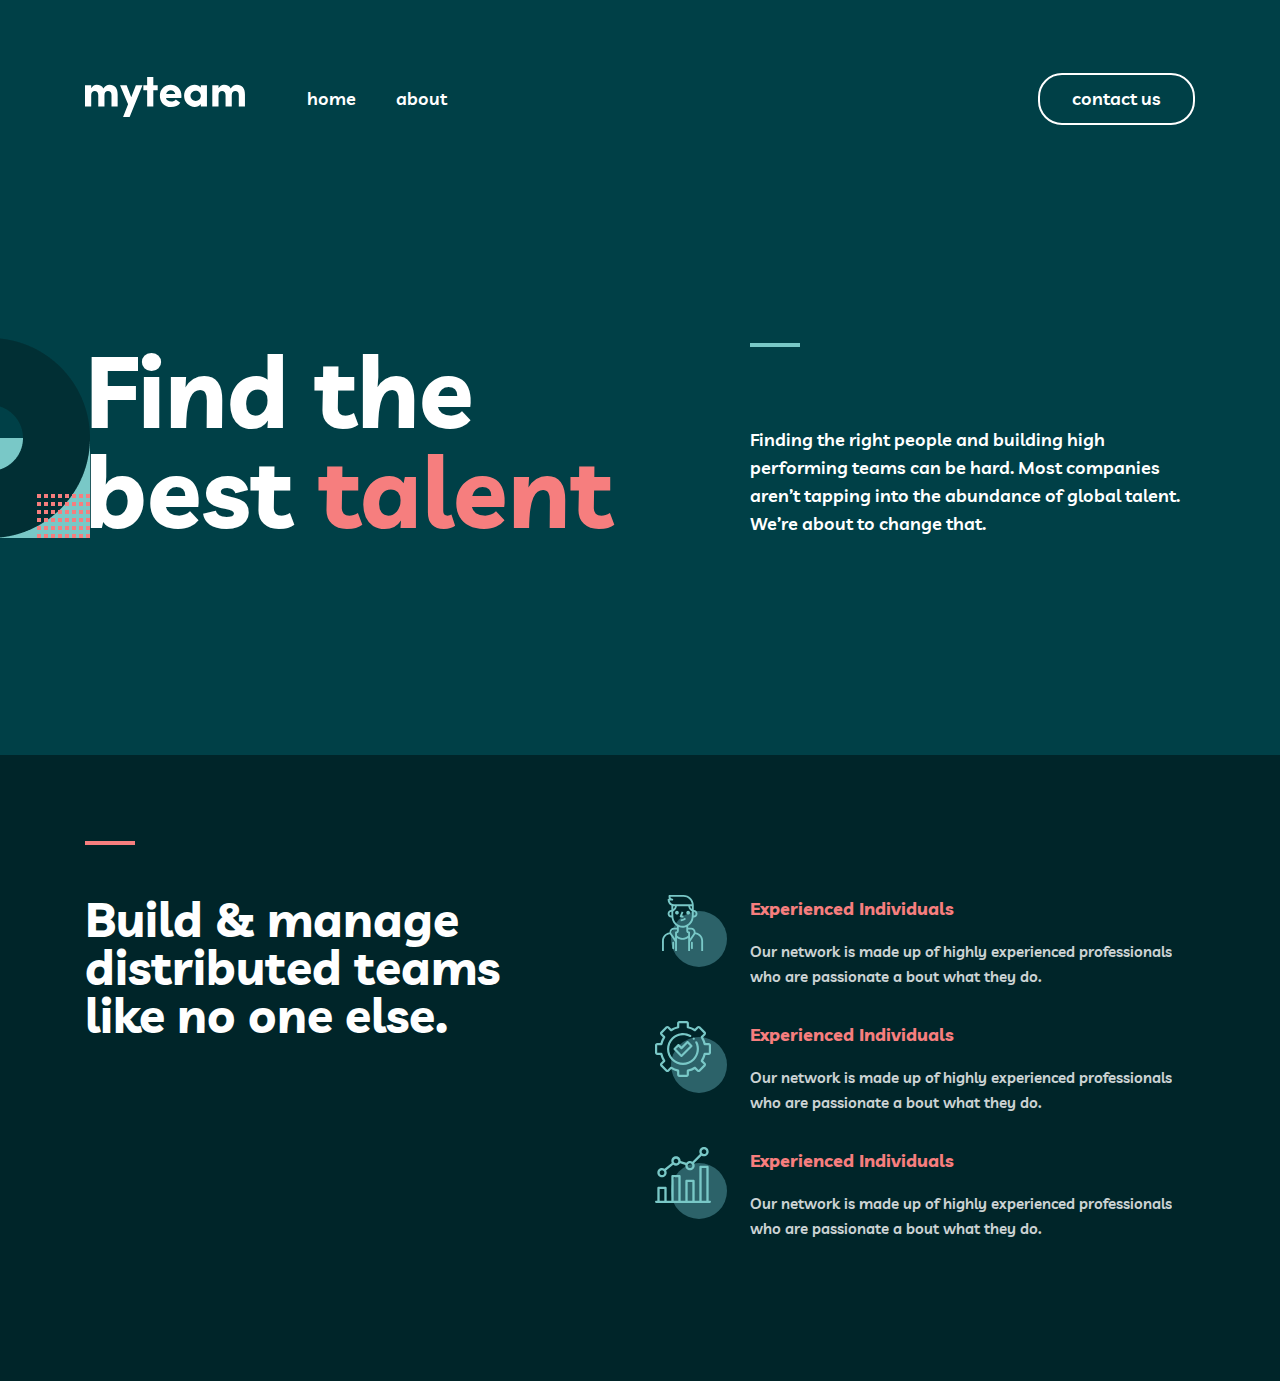
==== index.html @ d42210e2 "add offer section" ====
<!DOCTYPE html>
<html lang="en">
<head>
  <meta charset="UTF-8">
  <meta name="viewport" content="width=device-width, initial-scale=1.0">

  <link rel="icon" type="image/png" sizes="32x32" href="./img/favicon-32x32.png">
  
  <title>Home Page | myteam website</title>

  <!-- links main.css file -->
  <link rel="stylesheet" href="./css/main.css">
  <!-- links media css -->
  <link rel="stylesheet" href="./css/media.css">
</head>
<body>

  <!-- SITE-HEADER-HERO -->
  <div class="site-header-hero">
    <header class="site-header header">
        <div class="container d-flex">
          <a href="#!" class="site-header__logo logo">
            <img src="./img/logo.svg" alt="Site logo" class="logo-image">
          </a>

          <div class="site-menu__bar">
            <span class="site-menu__line"></span>
          </div>
          <nav class="header-nav nav">
            <ul class="nav-list">
              <li class="nav-item">
                <a href="#!" class="nav-link">home</a>
              </li>
              <li class="nav-item">
                <a href="#!" class="nav-link">about</a>
              </li>
            </ul>
            <a href="#!" class="site-header__link contact-us primary-btn">contact us</a>
            
          </nav>
         
        </div>
    </header>
    <div class="site-hero">
      <div class="container d-flex site-hero__content">
        <h1 class="site-hero__title">Find the <br> best  <span class="site-hero__span">talent</span> </h1>
          <p class="site-hero__desc">Finding the right people and building high performing teams can be hard. Most companies aren’t tapping into the abundance of global talent. We’re about to change that.</p>
        </div>
    </div>
  </div>
  <!-- SITE-HEADER-HERO -->


  <!-- SITE-MAIN -->
  <main class="site-main">
    <!-- offer -->
    <section class="offer">
      <div class="container">
        <div class="offer-content">
          <h2 class="offer-title">Build & manage distributed teams like no one else.</h2>
          <div class="offer-content__service offer-bulid">
            <div class="offer-bulid__item">
              <svg xmlns="http://www.w3.org/2000/svg" width="72" height="72" viewBox="0 0 72 72" fill="none">
                <circle cx="44" cy="44" r="28" fill="#2C6269"/>
                <path fill-rule="evenodd" clip-rule="evenodd" d="M14.4958 0H28.4958C34.1565 0 38.7625 4.606 38.7625 10.2666V10.2667V14.9333C40.8214 14.9333 42.4958 16.6078 42.4958 18.6667C42.4958 20.7256 40.8214 22.4 38.7625 22.4H38.55C38.2613 26.0674 36.1975 29.2747 33.1623 31.101V32.6667H36.1118C38.6029 32.6667 40.6292 34.693 40.6291 37.1842C40.6298 37.2541 40.6289 37.3238 40.6263 37.3934L40.7476 37.4014C44.9636 37.9624 48.0958 41.5427 48.0959 45.7333V56H46.2292V45.7334C46.2292 42.4733 43.7932 39.6891 40.561 39.258L40.1563 39.2323C40.0733 39.3986 39.9798 39.5606 39.8759 39.7172L35.0291 46.9513V56H33.1623V42.9565C31.5585 44.1449 29.6053 44.8 27.5625 44.8C25.5193 44.8 23.5662 44.1451 21.9625 42.9571V56H20.0958V46.9507L15.251 39.7198C15.1464 39.5623 15.0523 39.3996 14.9689 39.2326L14.5023 39.2634C11.3318 39.689 8.89576 42.4732 8.89576 45.7333V56H7.02905V45.7333C7.02905 41.5426 10.1613 37.9633 14.3165 37.407L14.4982 37.3946C14.4954 37.3215 14.4943 37.2481 14.495 37.1746C14.495 34.6929 16.5212 32.6666 19.0123 32.6666H21.9625V31.1315C19.2932 29.5509 17.3029 26.8626 16.72 23.577C16.6621 23.2503 16.6183 22.9208 16.5903 22.5904L16.5756 22.4H16.3625C14.3035 22.4 12.6292 20.7255 12.6292 18.6666C12.6292 16.6077 14.3035 14.9333 16.3625 14.9333H16.3639L16.3626 10.5691C14.1571 9.51877 12.6292 7.26788 12.6292 4.66659C12.6292 4.15144 13.0473 3.7333 13.5625 3.7333H14.0636C13.7445 3.18358 13.5625 2.54603 13.5625 1.86659V0.933297C13.5625 0.418141 13.9806 0 14.4958 0ZM33.1623 35.672V34.5334H36.1118C37.5733 34.5334 38.7625 35.7234 38.7625 37.1934C38.768 37.7264 38.615 38.2415 38.3229 38.6811L35.0291 43.5973V37.5387C35.0292 37.0226 34.6119 36.6053 34.0958 36.6053H33.9371C33.4891 36.5287 33.1586 36.1377 33.1623 35.672ZM29.5133 32.4996C30.1282 32.3806 30.7236 32.2126 31.2956 32V35.6636C31.2863 36.8807 32.0563 37.9363 33.1623 38.3254V40.4479C31.7314 42.032 29.7086 42.9333 27.5625 42.9333C25.4163 42.9333 23.3935 42.0319 21.9625 40.4494V38.3264C23.0676 37.9373 23.8375 36.8826 23.8292 35.672V32.0136C25.0092 32.4416 26.2729 32.6723 27.5728 32.6723C28.2121 32.6723 28.8618 32.6153 29.5133 32.4996ZM20.0958 37.5387V43.5959L16.804 38.6829C16.51 38.2414 16.357 37.7253 16.3626 37.1839C16.3625 35.7224 17.5515 34.5333 19.0132 34.5333H21.9625V35.6786C21.9653 36.1377 21.6358 36.5288 21.1878 36.6054H21.0291C20.5139 36.6054 20.0958 37.0226 20.0958 37.5387ZM35.1286 11.1999H36.896L36.8969 14.0611C36.1833 13.4162 35.4004 12.4564 35.1286 11.1999ZM33.2295 11.1999C33.6437 14.0413 35.8703 15.7542 36.8976 16.4045L36.8986 19.5273L36.7016 22.0715C36.4422 26.3238 33.3398 29.8584 29.1725 30.6647C24.2034 31.5467 19.4396 28.2213 18.5567 23.2503C18.5092 22.9796 18.4727 22.7071 18.4503 22.4401L18.2292 19.6V16.4032C19.2574 15.752 21.4814 14.0394 21.8953 11.1999H33.2295ZM16.3625 16.8H16.3644L16.3653 19.6719L16.4317 20.5333H16.3625C15.333 20.5333 14.4958 19.6961 14.4958 18.6666C14.4958 17.6372 15.333 16.8 16.3625 16.8ZM19.9963 11.1999C19.7247 12.4555 18.9424 13.4148 18.2292 14.0597V11.1334C18.534 11.1772 18.8457 11.1999 19.1625 11.1999H19.9963ZM38.7625 19.6V16.8C39.7919 16.8 40.6292 17.6372 40.6292 18.6667C40.6292 19.6961 39.792 20.5334 38.7625 20.5334H38.6912L38.7625 19.6ZM14.59 5.6C15.0232 7.72702 16.9094 9.3333 19.1625 9.3333V9.33341H36.8435C36.3778 5.13898 32.8125 1.8667 28.4958 1.8667H15.4291C15.4291 2.89625 16.2663 3.73341 17.2958 3.73341C17.8109 3.73341 18.2291 4.15155 18.2291 4.6667C18.2291 5.18186 17.8109 5.6 17.2958 5.6H14.59ZM23.8292 17.7333C23.8292 18.7642 22.9934 19.6 21.9625 19.6C20.9315 19.6 20.0958 18.7642 20.0958 17.7333C20.0958 16.7023 20.9315 15.8666 21.9625 15.8666C22.9934 15.8666 23.8292 16.7023 23.8292 17.7333ZM33.1625 19.6C34.1934 19.6 35.0292 18.7642 35.0292 17.7333C35.0292 16.7023 34.1934 15.8666 33.1625 15.8666C32.1315 15.8666 31.2958 16.7023 31.2958 17.7333C31.2958 18.7642 32.1315 19.6 33.1625 19.6ZM27.0743 20.5333L28.4286 17.1472L26.6954 16.4537L24.8287 21.1204C24.7139 21.4079 24.7494 21.7346 24.923 21.9903C25.0966 22.246 25.386 22.4 25.6959 22.4H28.4959V20.5333H27.0743ZM25.8545 24.2667C27.3076 24.2657 28.674 23.7001 29.7026 22.6726L31.0223 23.9933C29.6419 25.3727 27.806 26.1324 25.8545 26.1334H25.6958V24.2667H25.8545ZM17.2959 47.6C17.2959 47.0839 17.714 46.6667 18.2292 46.6667C18.7443 46.6667 19.1625 47.0839 19.1625 47.6V53.2C19.1625 53.7161 18.7443 54.1333 18.2292 54.1333C17.714 54.1333 17.2959 53.7161 17.2959 53.2V47.6ZM35.9625 47.6C35.9625 47.0839 36.3796 46.6667 36.8958 46.6667C37.4119 46.6667 37.8292 47.0839 37.8291 47.6V53.2C37.8291 53.7161 37.4119 54.1333 36.8958 54.1333C36.3796 54.1333 35.9625 53.7161 35.9625 53.2V47.6Z" fill="#79C8C7"/>
                </svg>
              <div class="offer-bulid__desc">
                <h4 class="offer-bulid__title">Experienced Individuals</h4>
                <p class="offer-bulid__text">Our network is made up of highly experienced professionals who are passionate a       bout what they do.</p>
              </div>
            </div>
            <div class="offer-bulid__item">
              <svg xmlns="http://www.w3.org/2000/svg" width="72" height="72" viewBox="0 0 72 72" fill="none">
                <circle cx="44" cy="44" r="28" fill="#2C6269"/>
                <path fill-rule="evenodd" clip-rule="evenodd" d="M33.9062 53.8125C33.9062 55.0186 32.9249 56 31.7188 56H24.2812C23.0751 56 22.0938 55.0186 22.0938 53.8125V50.5471C20.0357 50.0092 18.0717 49.1948 16.2354 48.1177L13.9244 50.4287C13.0712 51.2815 11.6835 51.2815 10.8307 50.4287L5.57129 45.1693C4.71851 44.3165 4.71851 42.9288 5.57129 42.076L7.88226 39.7646C6.80518 37.9283 5.99084 35.9643 5.45294 33.9062H2.1875C0.981384 33.9062 0 32.9249 0 31.7188V24.2812C0 23.0751 0.981384 22.0938 2.1875 22.0938H5.44568C5.98187 20.0323 6.79535 18.0648 7.87244 16.2251L5.57129 13.924C4.71851 13.0712 4.71851 11.6835 5.57129 10.8307L10.8307 5.57129C11.6835 4.71851 13.0712 4.71851 13.9244 5.57129L16.2174 7.86475C18.0588 6.78253 20.0289 5.96478 22.0938 5.42517V2.1875C22.0938 0.981384 23.0751 0 24.2812 0H31.7188C32.9249 0 33.9062 0.981384 33.9062 2.1875V5.41791C35.9741 5.95581 37.948 6.77271 39.7924 7.85449L42.076 5.57129C42.9288 4.71851 44.3165 4.71851 45.1693 5.57129L50.4287 10.8307C51.2815 11.6835 51.2815 13.0712 50.4287 13.9244L48.1455 16.2076C49.2273 18.052 50.0442 20.0259 50.5821 22.0938H53.8125C55.0186 22.0938 56 23.0751 56 24.2812V31.7188C56 32.9249 55.0186 33.9062 53.8125 33.9062H50.5748C50.0352 35.9711 49.217 37.9412 48.1353 39.7826L50.4283 42.076C51.2811 42.9288 51.2811 44.3165 50.4283 45.1693L45.1693 50.4287C44.3165 51.2815 42.9288 51.2815 42.0756 50.4287L39.7749 48.1276C37.9348 49.2047 35.9673 50.0181 33.9062 50.5543V53.8125ZM16.0713 45.641C16.2747 45.641 16.4785 45.6974 16.6596 45.8127C18.7407 47.1415 21.0167 48.0853 23.4238 48.618C23.9249 48.7291 24.2812 49.173 24.2812 49.6862V53.8125H31.7188V49.6921C31.7188 49.1786 32.0759 48.7343 32.5775 48.624C34.988 48.0934 37.2674 47.1509 39.3519 45.823C39.7843 45.5474 40.3504 45.6094 40.7131 45.9721L43.6227 48.8817L48.8817 43.6227L45.9785 40.7195C45.6154 40.3564 45.5538 39.7894 45.8307 39.3566C47.1641 37.2717 48.1118 34.9902 48.6462 32.5762C48.7569 32.0751 49.2012 31.7188 49.7139 31.7188H53.8125V24.2812H49.7199C49.2064 24.2812 48.762 23.9241 48.6518 23.4225C48.1199 21.0051 47.174 18.7202 45.8405 16.6318C45.5645 16.199 45.6265 15.6329 45.9892 15.2698L48.8817 12.3773L43.6227 7.11835L40.7302 10.0108C40.3675 10.3735 39.801 10.4355 39.3682 10.1595C37.2798 8.82605 34.9949 7.88055 32.5775 7.34821C32.0759 7.23798 31.7188 6.79364 31.7188 6.28009V2.1875H24.2812V6.28607C24.2812 6.79919 23.9249 7.2431 23.4242 7.35419C21.0098 7.88867 18.7283 8.83588 16.6434 10.1693C16.211 10.4462 15.6436 10.3846 15.2809 10.0215L12.3773 7.11835L7.11835 12.3773L10.0279 15.2873C10.3906 15.6496 10.4526 16.2157 10.177 16.6481C8.84912 18.7326 7.90662 21.012 7.37598 23.4225C7.26575 23.9241 6.82141 24.2812 6.30786 24.2812H2.1875V31.7188H6.31384C6.82697 31.7188 7.27087 32.0755 7.38196 32.5762C7.91473 34.9838 8.85895 37.2593 10.1873 39.3404C10.4633 39.7732 10.4017 40.3397 10.0386 40.7025L7.11835 43.6227L12.3773 48.8821L15.2975 45.9614C15.509 45.7504 15.7889 45.641 16.0713 45.641ZM16.7083 39.2917C19.8217 42.4046 23.9108 43.9615 28 43.9615C32.0892 43.9615 36.1783 42.4046 39.2917 39.2917C44.1597 34.4241 45.3646 27.0182 42.2901 20.8641C42.0201 20.3237 41.363 20.1041 40.8229 20.3741C40.2825 20.6441 40.0633 21.3012 40.3333 21.8417C42.9865 27.1528 41.9462 33.5439 37.7451 37.7451C35.0581 40.432 31.5295 41.7753 28 41.7748C24.4714 41.7744 20.9419 40.4312 18.2554 37.7451C12.8819 32.3716 12.8819 23.6284 18.2554 18.2554C22.6026 13.9077 29.38 12.9691 34.736 15.9726C35.2628 16.2682 35.9293 16.0807 36.2249 15.5535C36.5201 15.0267 36.3326 14.3602 35.8058 14.0649C32.8296 12.3961 29.3181 11.7219 25.9167 12.1671C22.4039 12.6268 19.2197 14.1974 16.7083 16.7083C10.4821 22.9346 10.4821 33.0654 16.7083 39.2917ZM38.7572 18.8138C38.4684 18.8138 38.1873 18.6976 37.9826 18.4929C37.7792 18.2896 37.6635 18.0084 37.6635 17.72C37.6635 17.4321 37.7792 17.1501 37.9826 16.9467C38.186 16.7429 38.4684 16.6263 38.7572 16.6263C39.0447 16.6263 39.3267 16.7429 39.5305 16.9467C39.7339 17.1501 39.851 17.4321 39.851 17.72C39.851 18.0084 39.7339 18.2896 39.5305 18.4929C39.3259 18.6976 39.0447 18.8138 38.7572 18.8138ZM26.4564 36.0574C26.1663 36.0574 25.8881 35.9421 25.683 35.737L18.7664 28.8199C18.3391 28.3931 18.3391 27.7005 18.7664 27.2733L22.6893 23.3499C22.8944 23.1448 23.1725 23.0298 23.4626 23.0298C23.7527 23.0298 24.0313 23.1448 24.2364 23.3499L26.4564 25.5703L31.764 20.263C32.1909 19.8358 32.8834 19.8358 33.3107 20.263L37.2341 24.1864C37.6609 24.6132 37.6609 25.3058 37.2341 25.733L27.2301 35.737C27.0246 35.9421 26.7465 36.0574 26.4564 36.0574ZM21.0863 28.0466L26.4564 33.4166L34.9137 24.9597L32.5374 22.5834L27.2301 27.8906C27.025 28.0957 26.7465 28.2111 26.4564 28.2111C26.1663 28.2111 25.8881 28.0957 25.683 27.8906L23.4626 25.6702L21.0863 28.0466Z" fill="#79C8C7"/>
                </svg>
              <div class="offer-bulid__desc">
                <h4 class="offer-bulid__title">Experienced Individuals</h4>
                <p class="offer-bulid__text">Our network is made up of highly experienced professionals who are passionate a       bout what they do.</p>
              </div>
            </div>
            <div class="offer-bulid__item">
              <svg xmlns="http://www.w3.org/2000/svg" width="72" height="72" viewBox="0 0 72 72" fill="none">
                <circle cx="44" cy="44" r="28" fill="#2C6269"/>
                <path fill-rule="evenodd" clip-rule="evenodd" d="M44.3333 4.6667C44.3333 2.093 46.4263 0 49 0C51.5737 0 53.6667 2.093 53.6667 4.6667C53.6667 7.24041 51.5737 9.33341 49 9.33341C48.1355 9.33341 47.3252 9.09726 46.6303 8.68608L39.0194 16.297C39.4306 16.992 39.6667 17.8022 39.6667 18.6667C39.6667 21.2404 37.5737 23.3334 35 23.3334C32.4263 23.3334 30.3333 21.2404 30.3333 18.6667C30.3333 18.4032 30.3552 18.1447 30.3974 17.893L25.0246 16.3608C24.2129 17.7396 22.7129 18.6667 21 18.6667C19.9493 18.6667 18.9788 18.3179 18.1981 17.73L11.0811 23.4046C11.4541 24.075 11.6667 24.8465 11.6667 25.6667C11.6667 28.2404 9.5737 30.3334 7 30.3334C4.4263 30.3334 2.3333 28.2404 2.3333 25.6667C2.3333 23.093 4.4263 21 7 21C7.90488 21 8.75035 21.2587 9.46631 21.7061L16.7404 15.9062C16.4788 15.3239 16.3333 14.6787 16.3333 14C16.3333 11.4263 18.4263 9.3333 21 9.3333C23.5737 9.3333 25.6667 11.4263 25.6667 14C25.6667 14.0389 25.6662 14.0777 25.6653 14.1165L31.3656 15.742C32.2217 14.6803 33.5327 14 35 14C35.8645 14 36.6748 14.2361 37.3697 14.6473L44.9806 7.03637C44.5694 6.34145 44.3333 5.5312 44.3333 4.6667ZM19.2225 15.5101C19.209 15.491 19.1948 15.4722 19.18 15.4537C19.1649 15.4348 19.1494 15.4164 19.1334 15.3987C18.8404 15.0086 18.6667 14.524 18.6667 14C18.6667 12.7143 19.712 11.6667 21 11.6667C22.288 11.6667 23.3333 12.7144 23.3333 14C23.3333 15.2857 22.288 16.3333 21 16.3333C20.2882 16.3333 19.6506 16.0133 19.2225 15.5101ZM8.61291 23.982C8.1938 23.5805 7.62552 23.3334 7 23.3334C5.712 23.3334 4.6667 24.381 4.6667 25.6667C4.6667 26.9523 5.712 28 7 28C8.288 28 9.3333 26.9523 9.3333 25.6667C9.3333 25.0421 9.08657 24.4737 8.68515 24.0543C8.66023 24.0314 8.63612 24.0073 8.61291 23.982ZM47.3975 6.3613C47.3831 6.34522 47.3681 6.32945 47.3527 6.314C47.3373 6.29859 47.3215 6.28369 47.3055 6.26933C46.9096 5.85087 46.6667 5.28643 46.6667 4.6667C46.6667 3.381 47.712 2.33341 49 2.33341C50.288 2.33341 51.3333 3.38111 51.3333 4.6667C51.3333 5.9523 50.288 7 49 7C48.3796 7 47.8155 6.75694 47.3975 6.3613ZM52.5 18.6667C53.144 18.6667 53.6667 19.1893 53.6667 19.8334V53.6667H54.8333C55.4773 53.6667 56 54.1893 56.0001 54.8333C56.0001 55.4773 55.4774 56 54.8334 56H52.5159L52.5 56.0001H45.5L45.4841 56H38.5159L38.5 56.0001H31.5L31.4841 56H24.5159L24.5 56.0001H17.5L17.4841 56H10.5H3.5H1.1667C0.522703 56 0 55.4773 0 54.8333C0 54.1893 0.522703 53.6667 1.1667 53.6667H2.3333V40.8334C2.3333 40.1894 2.856 39.6667 3.5 39.6667H10.5C11.144 39.6667 11.6667 40.1893 11.6667 40.8333V53.6667H16.3333V29.1667C16.3333 28.5227 16.856 28 17.5 28H24.5C25.144 28 25.6667 28.5227 25.6667 29.1667V53.6667H30.3333V33.8334C30.3333 33.1894 30.856 32.6667 31.5 32.6667H38.5C39.144 32.6667 39.6667 33.1893 39.6667 33.8334V53.6667H44.3333V19.8334C44.3333 19.1894 44.856 18.6667 45.5 18.6667H52.5ZM51.3333 21V53.6667H46.6666V21H51.3333ZM37.3333 53.6667V35H32.6666V53.6667H37.3333ZM18.6666 30.3333H23.3333V53.6667H18.6666V30.3333ZM9.33341 53.6667V42H4.6667V53.6667H9.3333H9.33341ZM35 21C33.712 21 32.6667 19.9523 32.6667 18.6667C32.6667 17.381 33.712 16.3334 35 16.3334C36.288 16.3334 37.3333 17.3811 37.3333 18.6667C37.3333 19.9523 36.288 21 35 21Z" fill="#79C8C7"/>
                </svg>
              <div class="offer-bulid__desc">
                <h4 class="offer-bulid__title">Experienced Individuals</h4>
                <p class="offer-bulid__text">Our network is made up of highly experienced professionals who are passionate a       bout what they do.</p>
              </div>
            </div>
          </div>
        </div>
      </div>
    </section>
    <!-- offer -->

    <!-- service -->
    <section class="service"></section>
    <!-- service -->

    <!-- contact -->
    <section class="contact"></section>
    <!-- contact -->
  </main>

  <!-- SITE-MAIN -->

  <!-- SITE-FOOTER -->
  <footer class="site-footer"></footer>
  <!-- SITE-FOOTER -->

  

  
</body>
</html>
---- css/main.css ----
@import url(./fonts.css);

/* CUSTOM PROPS */

:root {
    --Midnight-Green: #014E56;
    --Light-Coral: #F67E7E;
    --White: #fff;
    --Rapture-Blue: #79C8C7;
    --Police-Blue: #2C6269;
    --Deep-Jungle-Green: #004047;
    --Sacramento-State-Green: #012F34;
    --Dark-Green: #002529;
    --Levvic-font: "Livvic";
}

/* GLOBAL STYLES */

* {
    margin: 0;
    padding: 0;
    box-sizing: border-box;
}

a {
    text-decoration: none;
}

ul {
    list-style: none;
}

/* CONTAINER */

.container {
    max-width: 1158px;
    width: 100%;
    padding-left: 24px;
    padding-right: 24px;
    margin: auto;
}
/* BODY */

body {
    background-color: var(--Deep-Jungle-Green);
    font-family: var(--Levvic-font);
    /* height: 2000px; */
}

/* D-FLEX */
.d-flex {
    display: flex;
    justify-content: space-between;
    align-items: center;
    overflow: hidden;
}
/* ALL-BTN */
.primary-btn {
    display: block;
    padding: 10px 32px;
    border-radius: 24px;
    border: 2px solid var(--White);
    text-align: center;
    font-family: var(--Levvic-font);
    font-weight: 600;
    line-height: 28px;
    font-size: 18px;
    background-color: transparent;
    width: max-content;
    color: var(--White);
    transition: .4s;
   
}

.primary-btn:hover {
    background-color: var(--White);
    color: var(--Dark-Green);
    cursor: pointer;
}

.primary-btn:active {
    opacity: 0.25;
    background-color: transparent;
    color: var(--White);
}

.secondary-btn {
    display: block;
    padding: 10px 32px;
    border-radius: 24px;
    border: 2px solid var(--White);
    text-align: center;
    font-family: var(--Levvic-font);
    font-weight: 600;
    line-height: 28px;
    font-size: 18px;
    background-color: var(--White);
    width: max-content;
    color: var(--Dark-Green);
    transition: .4s;
}

.secondary-btn:hover {
    background-color: var(--Rapture-Blue);
    border: 2px solid var(--Rapture-Blue);
}

.secondary-btn:active {
    opacity: 0.25;
    background-color: var(--White);
    color: var(--Dark-Green);
}

/* SITE-HEADER */

.site-header-hero {
    overflow: hidden;
}
.site-header {
    padding-top: 73px;
}
.nav {
    width: 80%;
    display: flex;
    align-items: center;
    column-gap: 80px;
    justify-content: space-between;
}

.logo {
    display: block;
}
.logo-image {
    width: 160px;
    height: 40px;
    object-fit: cover;
}
.nav-list {
    display: flex;
    column-gap: 40px;
}

.nav-link {
    color: var(--White);
    font-size: 18px;
    font-weight: 600;
    line-height: 28px;
    transition: .4s;
    
}

.nav-link:hover {
    color: var(--Light-Coral);
    cursor: pointer;
}


/* SITE-HEADER */


/* SITE-HERO */

.site-hero {
    /* padding-top: 129px; */
    display: flex;
    align-items: center;
    height: 70vh;
}

.site-hero__title {
    max-width: 635px;
    width: 100%;
    font-size: 100px;
    font-weight: 700;
    line-height: 100px;
    color: var(--White);
}
.site-hero__span {
    color: var(--Light-Coral);
}

.site-hero__desc {
    max-width: 445px;
    width: 100%;
    color: var(--White);
    font-size: 18px;
    font-weight: 600;
    line-height: 28px;
}

.site-hero__desc::before {
    content: "";
    display: block;
    width: 50px;
    height: 4px;
    background-color: var(--Rapture-Blue);
    margin-bottom: 79px;
}

.site-hero__content::before {
    content: url(../img/bg-befor.png);
    position: absolute;
    left: -10px;
}
/* SITE-HERO */

/* OFFER SECTION */
.offer {
    background-color: var(--Dark-Green);
    padding-top: 140px;
    padding-bottom: 140px;
}

.offer-content {
    display: flex;
    justify-content: space-between;
}
.offer-title {
    max-width: 445px;
    width: 100%;
    font-size: 48px;
    font-weight: 700;
    line-height: 48px;
    color: var(--White);
    position: relative;
   
}
.offer-title::before {
    content: "";
    display: block;
    width: 50px;
    height: 4px;
    background-color: var(--Light-Coral);
   position: absolute;
   top: -54px;

 
}
.offer-content__service {

}
.offer-bulid {
    display: flex;
    flex-direction: column;
    row-gap: 32px;
}
.offer-bulid__item {
    display: flex;
    column-gap: 23px;
    /* align-items: center; */
   
}
.offer-bulid__desc {
    display: flex;
    flex-direction: column;
    row-gap: 16px;
}
.offer-bulid__title {
    color: var(--Light-Coral);
    font-size: 18px;
    font-weight: 700;
    line-height: 28px;
}
.offer-bulid__text {
    max-width: 445px;
    width: 100%;
    font-size: 15px;
    font-weight: 600;
    line-height: 25px;
    opacity: .8;
    color: var(--White);

}
/* OFFER SECTION */
---- css/media.css ----
@media only screen and (max-width: 768px) {
    .site-header  {
        padding-top: 64px;
    }
    .logo {
        margin-right: 48px;
    }

    .container {
        padding-left: 40px;
        padding-right: 40px;
    }
    .site-hero__content {
        display: flex;
        flex-direction: column;
        text-align: center;
        row-gap: 24px;
    }
    .site-hero__content::before {
        display: none;
    }
    .site-hero__title {
        font-size: 64px;
        line-height: 56px;
        margin-top: 100px;
    }
    .site-hero__desc {
        max-width: 457px;
        width: 100%;
        font-size: 15px;
        font-weight: 600;
        line-height: 28px;
    }
    .site-hero__desc::before {
        display: none;
    }
}

 @media only screen and (max-width: 576px) { 
    .site-header {
        overflow-x: scroll;
    }
    .container {
        padding-left: 24px;
        padding-right: 24px;
    }

    .site-menu__bar {
        width: 20px ;
        height: 17px;
        z-index: 99 ;
        display: flex;
        flex-direction: column;
        justify-content: center;
    }
    .site-menu__line {
        display: block !important;
        width: 100%;
        height: 2px;
        background-color: var(--White);
        position: relative;
        transition: .4s;
    }
    .site-menu__line::before {
        content: "";
        display: block;
        width: 100%;
        height: 100%;
        background-color: var(--White);
        position: absolute;
        top: -6px;
        transition: .4s;
    }
    .site-menu__line::after {
        content: "";
        display: block;
        width: 100%;
        height: 100%;
        background-color: var(--White);
        position: absolute;
        top: 6px;
        transition: .4s;
    }

    .site-menu__bar:hover .site-menu__line::before {
        transform: rotate(45deg);
        top: 0;
       
    }
    .site-menu__bar:hover .site-menu__line::after {
        transform: rotate(-45deg);
        top: 0;
       
    }

    .site-menu__bar:hover .site-menu__line {
        background-color: transparent;
    }

    .site-menu__bar:hover ~ .nav {
        opacity: 1;
    }
    .nav {
        position: absolute;
        top: 0;
        right: 0;
        width: 255px;
        height: 100vh;
        flex-direction: column;
        justify-content: center;
        background-color: #2C6269;
        opacity: 0;
        transition: .4s;
        row-gap: 36px;
    
        
    }
    .nav-list {
        display: flex;
        flex-direction: column;
       row-gap: 24px;
       
    }
}
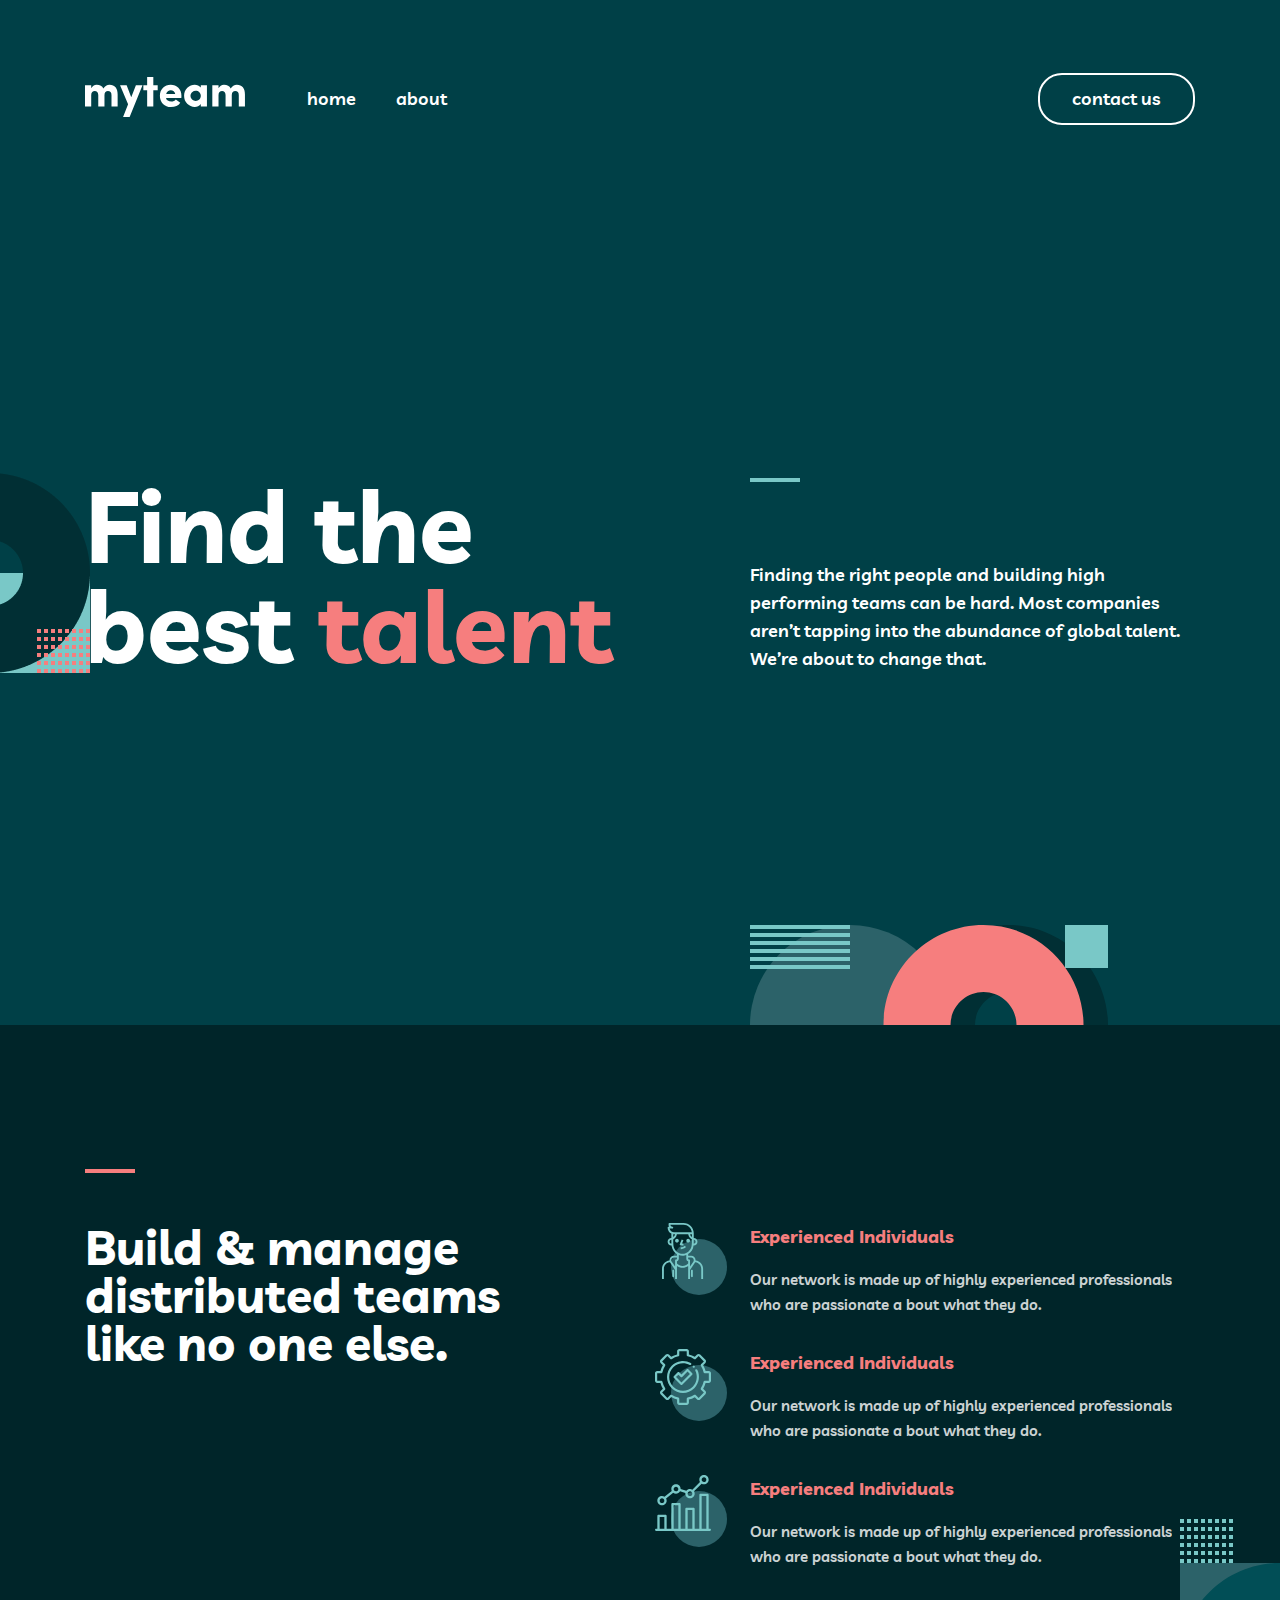
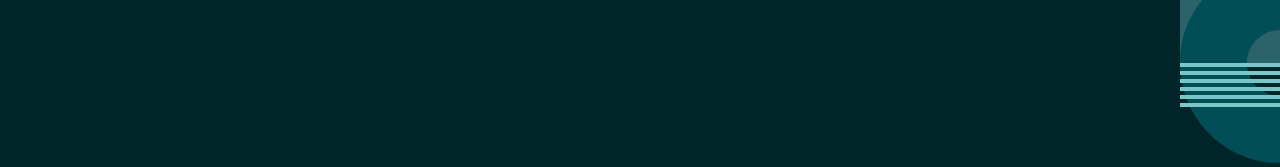
==== commit 77e7f7ca: "add offer media" ====
--- a/index.html
+++ b/index.html
@@ -44,7 +44,11 @@
     <div class="site-hero">
       <div class="container d-flex site-hero__content">
         <h1 class="site-hero__title">Find the <br> best  <span class="site-hero__span">talent</span> </h1>
+        <div class="site-hero__text">
           <p class="site-hero__desc">Finding the right people and building high performing teams can be hard. Most companies aren’t tapping into the abundance of global talent. We’re about to change that.</p>
+          <img src="./img/bg-pattern-home-2.svg" alt="" class="site-hero__bottom--img">
+        </div>
+       
         </div>
     </div>
   </div>
--- a/css/main.css
+++ b/css/main.css
@@ -164,7 +164,8 @@
     /* padding-top: 129px; */
     display: flex;
     align-items: center;
-    height: 70vh;
+    height: 100vh;
+    position: relative;
 }
 
 .site-hero__title {
@@ -186,6 +187,13 @@
     font-size: 18px;
     font-weight: 600;
     line-height: 28px;
+}
+
+.site-hero__bottom--img {
+    position: absolute;
+    bottom: 0;
+    object-fit: cover;
+   
 }
 
 .site-hero__desc::before {
@@ -195,6 +203,7 @@
     height: 4px;
     background-color: var(--Rapture-Blue);
     margin-bottom: 79px;
+
 }
 
 .site-hero__content::before {
@@ -207,8 +216,17 @@
 /* OFFER SECTION */
 .offer {
     background-color: var(--Dark-Green);
-    padding-top: 140px;
-    padding-bottom: 140px;
+    padding-top: 198px;
+    padding-bottom: 198px;
+    position: relative;
+    overflow: hidden;
+}
+
+.offer::after {
+    content: url(../img/bg-pattern-home-3.svg);
+    position: absolute;
+    right: -100px;
+    bottom: 0;
 }
 
 .offer-content {
@@ -231,14 +249,12 @@
     width: 50px;
     height: 4px;
     background-color: var(--Light-Coral);
-   position: absolute;
-   top: -54px;
+    position: absolute;
+    top: -54px;
 
  
 }
-.offer-content__service {
-
-}
+
 .offer-bulid {
     display: flex;
     flex-direction: column;
--- a/css/media.css
+++ b/css/media.css
@@ -34,6 +34,40 @@
     .site-hero__desc::before {
         display: none;
     }
+    .site-hero__text {
+        display: flex;
+        flex-direction: column;
+        row-gap: 100px;
+    }
+    .site-hero__bottom--img {
+        position: unset;
+    }
+
+    /* OFFER SECTION */
+    .offer {
+        padding-top: 136px;
+        padding-bottom: 136px;
+    }
+
+    .offer::after {
+        top: 0;
+    }
+    .offer-content {
+        max-width: 573px;
+        width: 100%;
+        margin: auto;
+        flex-wrap: wrap;
+        row-gap: 64px;
+    }
+    .offer-title {
+        font-size: 32px;
+        line-height: 32px;
+    }
+    .offer-bulid__text  {
+        max-width: 478px;
+        width: 100%;
+    }
+    /* OFFER SECTION */
 }
 
  @media only screen and (max-width: 576px) { 
@@ -121,5 +155,44 @@
        row-gap: 24px;
        
     }
+
+    /* OFFER SECTION */
+    .offer {
+        padding-top: 100px;
+        padding-bottom: 64px;
+    }
+
+    .offer-content {
+        max-width: 573px;
+        width: 100%;
+        margin: auto;
+        flex-wrap: wrap;
+        row-gap: 64px;
+    }
+    .offer-title {
+        max-width: 240px;
+        width: 100%;
+        font-size: 32px;
+        line-height: 32px;
+    }
+
+    .offer-bulid__item {
+        flex-wrap: wrap;
+        text-align: center;
+        justify-content: center;
+        row-gap: 16px;
+    }
+    .offer-bulid__desc {
+        row-gap: 8px;
+    }
+    .offer-bulid__text  {
+        max-width: 478px;
+        width: 100%;
+        line-height: 25px;
+    }
+    .offer-bulid {
+        row-gap: 48px;
+    }
+    /* OFFER SECTION */
 }
 
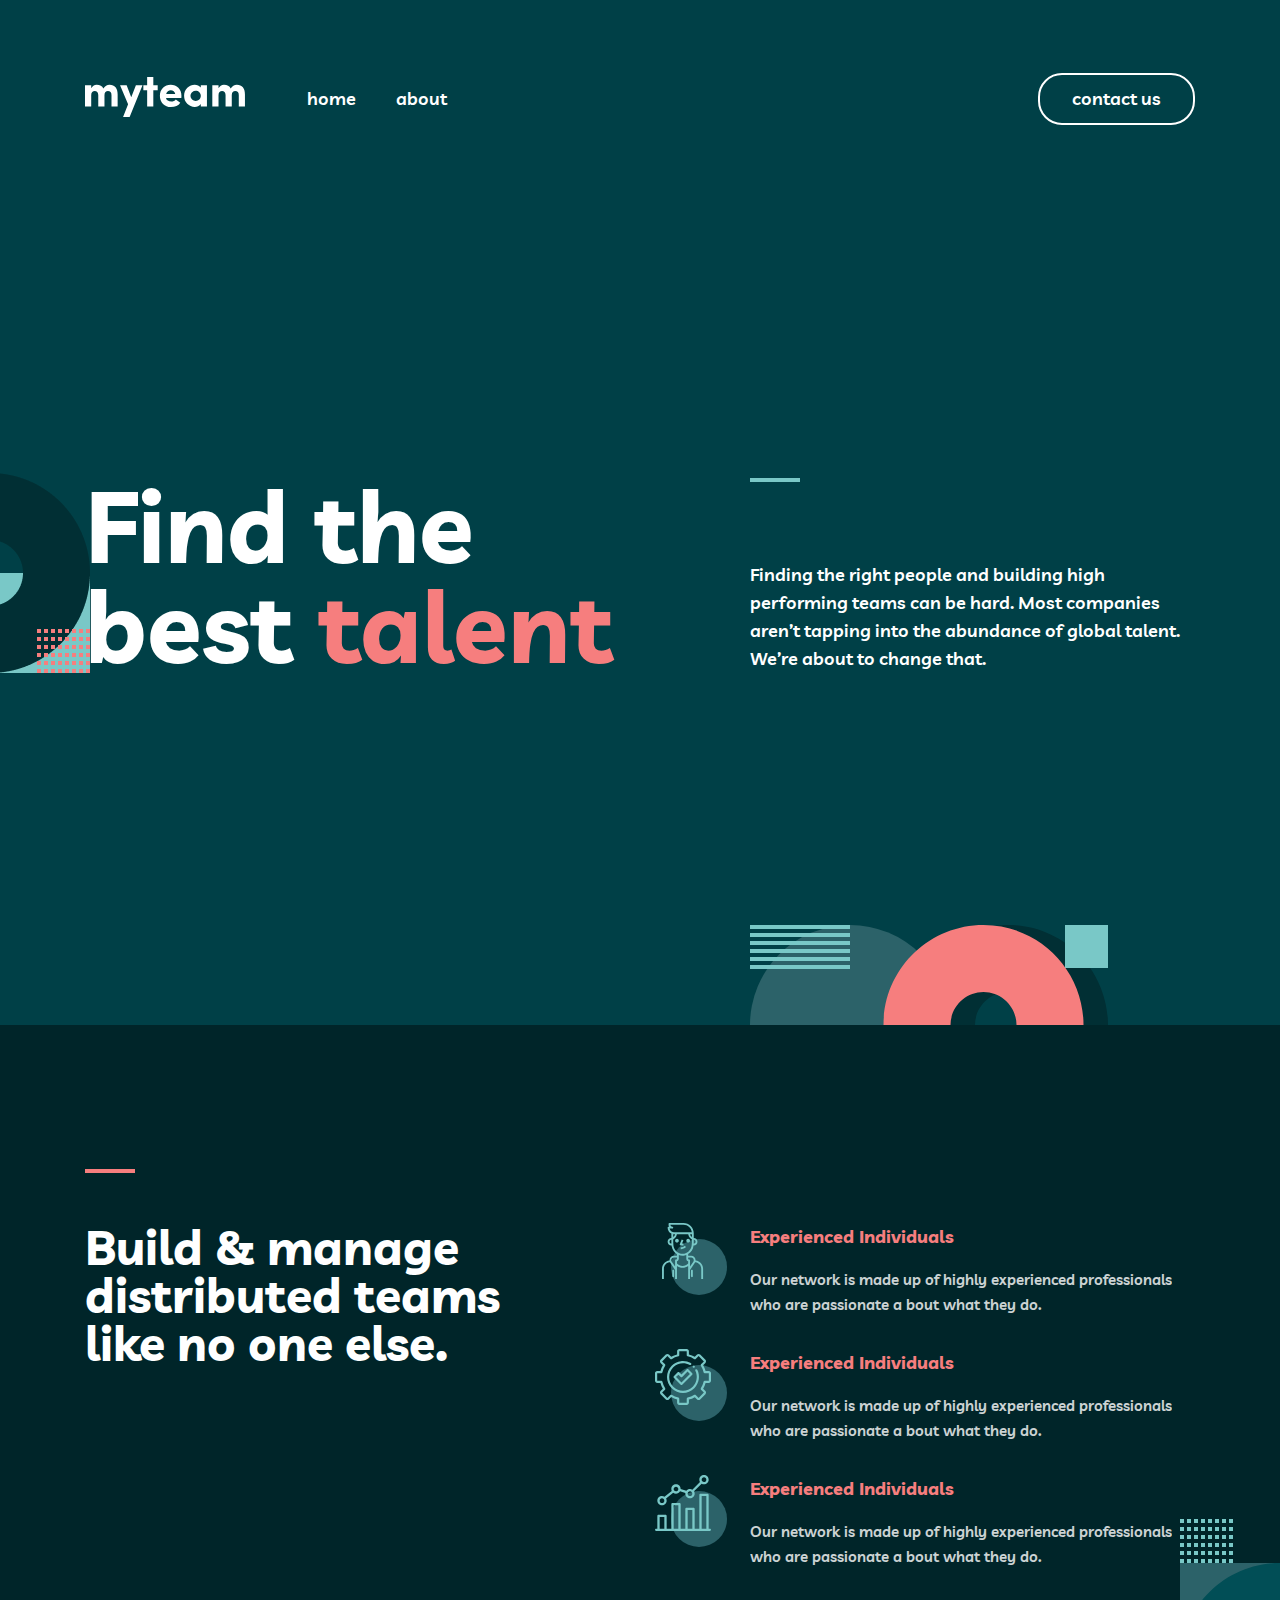
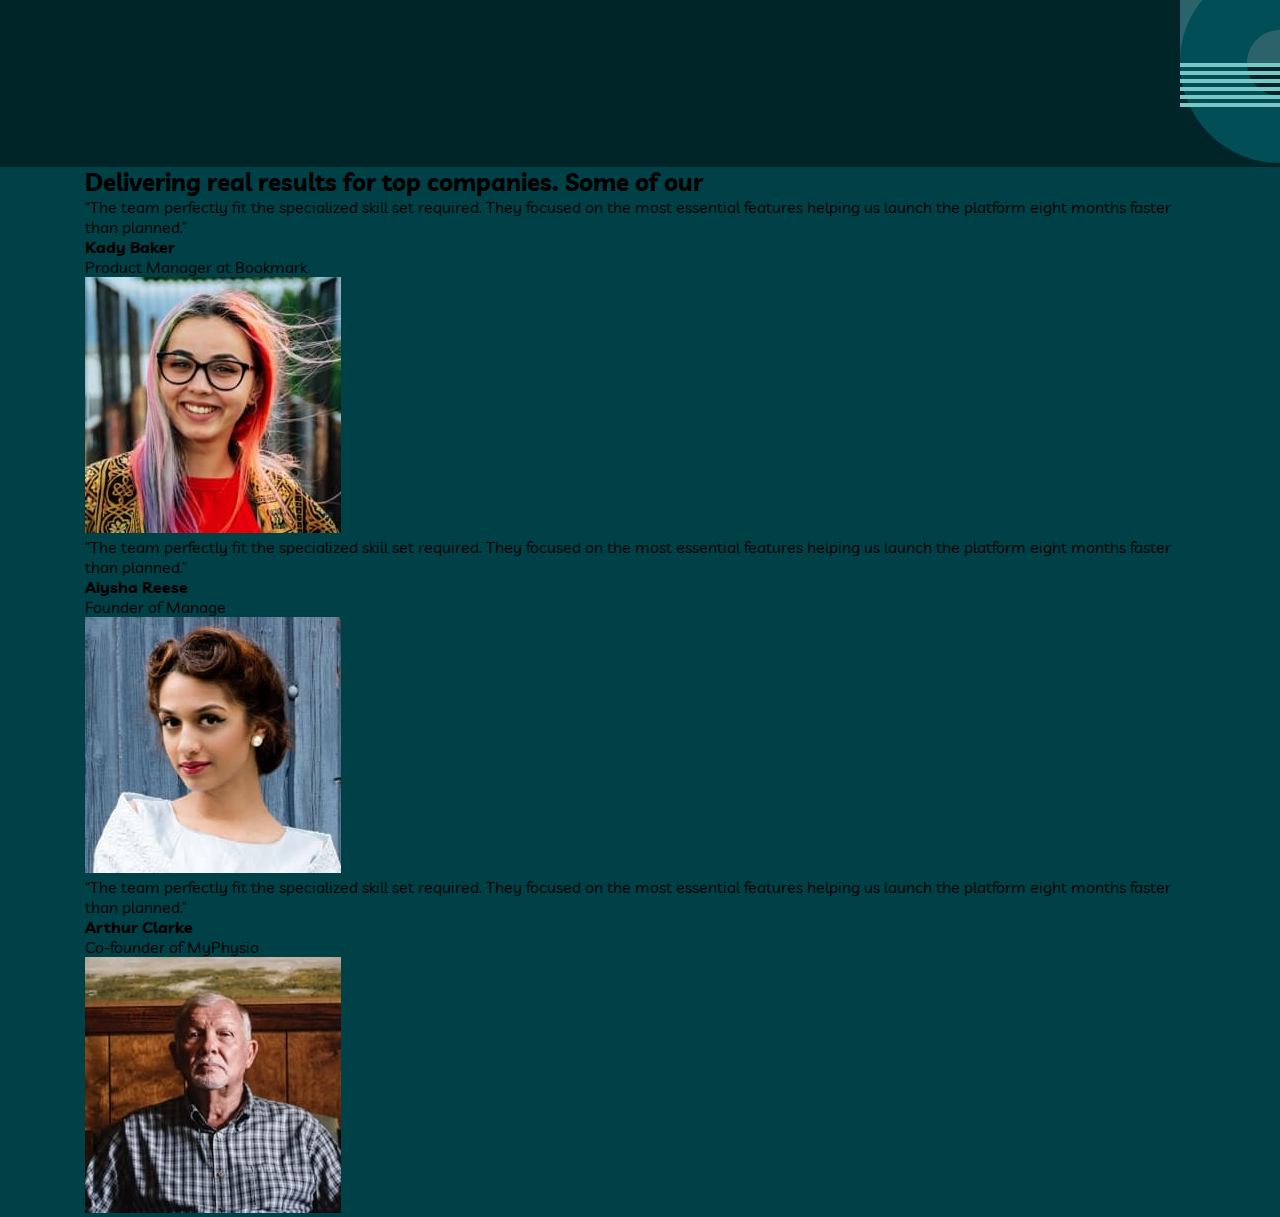
==== commit 972781d4: "add delivery section html" ====
--- a/index.html
+++ b/index.html
@@ -100,7 +100,45 @@
     <!-- offer -->
 
     <!-- service -->
-    <section class="service"></section>
+    <section class="delivery">
+      <div class="container">
+        <div class="delivery-content">
+          <h2 class="delivery-title">Delivering real results for top companies. Some of our </h2>
+          <div class="delivery-cards">
+            <div class="delivery-card">
+              <p class="delivery-card__desc"> “The team perfectly fit the specialized skill set required. They focused on the most essential features helping us launch the platform eight months faster than planned.”</p>
+              <div class="delivery-card__body">
+                <h4 class="delivery-card__name">Kady Baker</h4>
+                <p class="delivery-card__jobs">Product Manager at Bookmark</p>
+              </div>
+              <div class="delivery-card__ava">
+                <img src="./img/avatar-kady.jpg" alt="Person image" class="delivery-card__ava--img">
+              </div>
+            </div>
+            <div class="delivery-card">
+              <p class="delivery-card__desc"> “The team perfectly fit the specialized skill set required. They focused on the most essential features helping us launch the platform eight months faster than planned.”</p>
+              <div class="delivery-card__body">
+                <h4 class="delivery-card__name">Aiysha Reese</h4>
+                <p class="delivery-card__jobs">Founder of Manage</p>
+              </div>
+              <div class="delivery-card__ava">
+                <img src="./img/avatar-aiysha.jpg" alt="Person image" class="delivery-card__ava--img">
+              </div>
+            </div>
+            <div class="delivery-card">
+              <p class="delivery-card__desc"> “The team perfectly fit the specialized skill set required. They focused on the most essential features helping us launch the platform eight months faster than planned.”</p>
+              <div class="delivery-card__body">
+                <h4 class="delivery-card__name">Arthur Clarke</h4>
+                <p class="delivery-card__jobs">Co-founder of MyPhysio</p>
+              </div>
+              <div class="delivery-card__ava">
+                <img src="./img/avatar-arthur.jpg" alt="Person image" class="delivery-card__ava--img">
+              </div>
+            </div>
+          </div>
+        </div>
+      </div>
+    </section>
     <!-- service -->
 
     <!-- contact -->
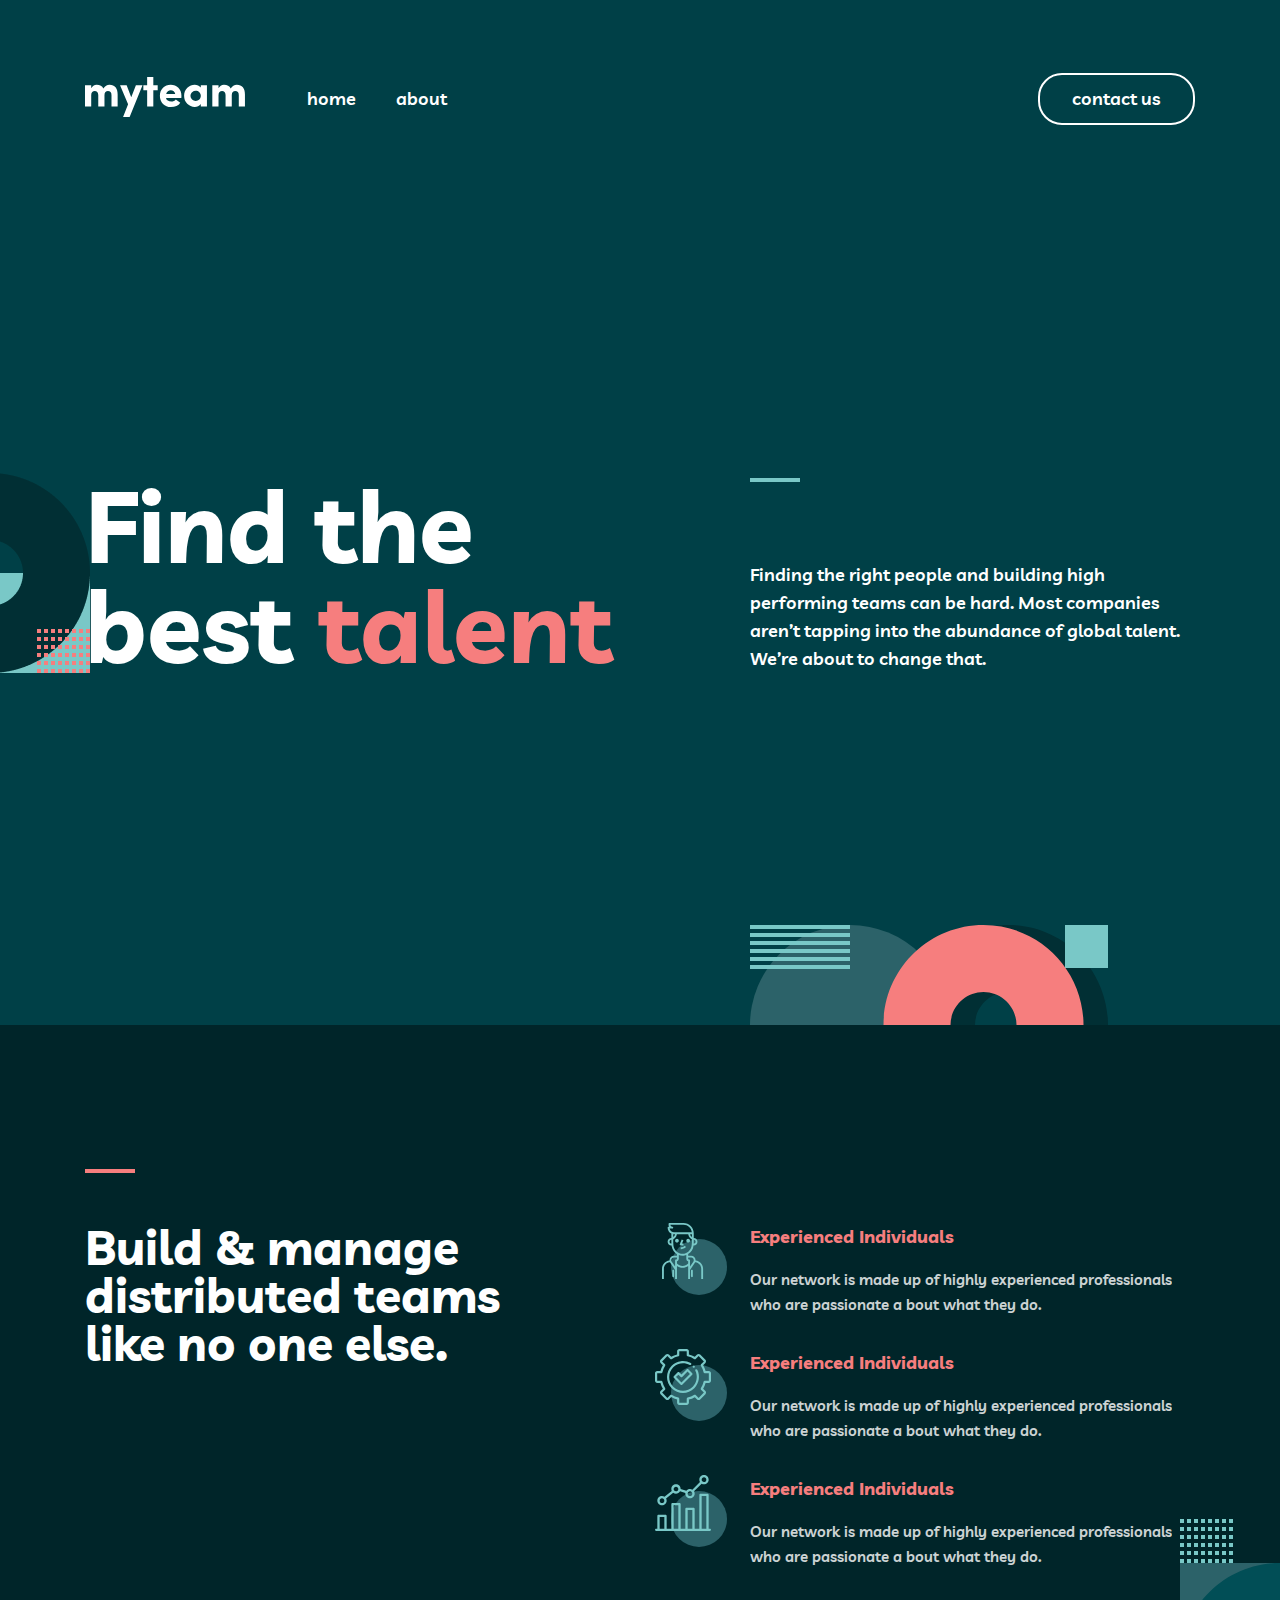
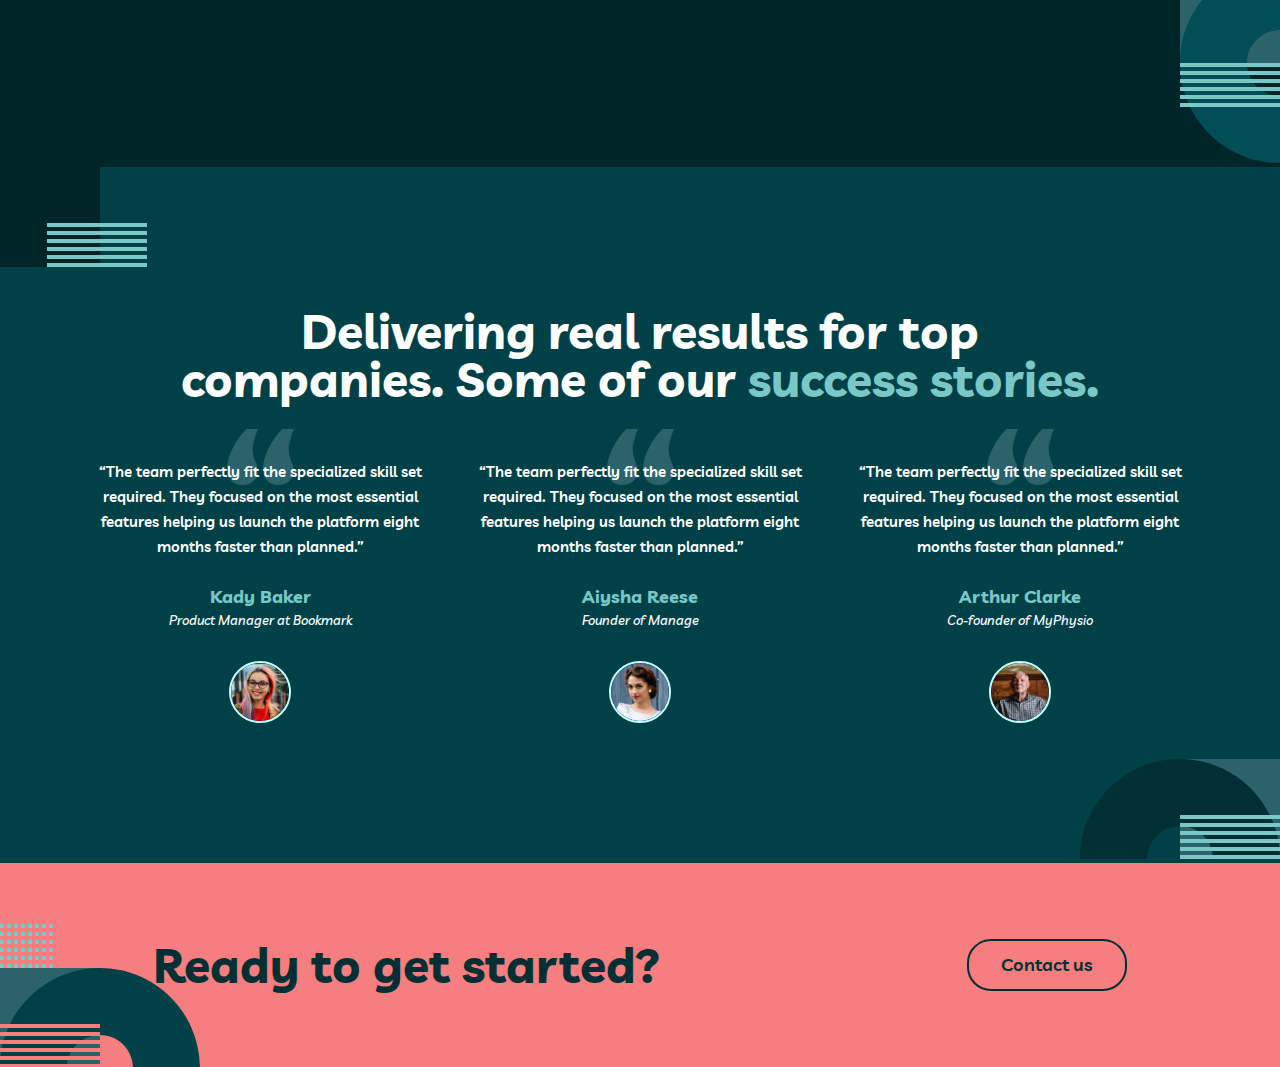
==== commit 4c781c77: "add contact section" ====
--- a/index.html
+++ b/index.html
@@ -142,7 +142,12 @@
     <!-- service -->
 
     <!-- contact -->
-    <section class="contact"></section>
+    <section class="contact">
+        <div class="contact-content">
+          <h3 class="contact-title">Ready to get started?</h3>
+          <a href="#!" class="contact-btn primary-btn">Contact us</a>
+        </div>
+    </section>
     <!-- contact -->
   </main>
 
--- a/css/main.css
+++ b/css/main.css
@@ -287,4 +287,143 @@
     color: var(--White);
 
 }
-/* OFFER SECTION */+/* OFFER SECTION */
+
+/* DELIVERY SECTION */
+.delivery {
+    padding-top: 140px;
+    padding-bottom: 140px;
+    position: relative;
+}
+
+.delivery::before {
+    content: url(../img/bg-pattern-home-4-about-3.svg);
+    position: absolute;
+    top: 0;
+}
+
+.delivery::after {
+    content: url(../img/bg-pattern-home-5.svg);
+    position: absolute;
+    bottom: 0;
+    right: 0;
+}
+
+.delivery-content {
+    display: flex;
+    flex-direction: column;
+    row-gap: 56px;
+}
+.delivery-title {
+    max-width: 932px;
+    width: 100%;
+    text-align: center;
+    font-size: 48px;
+    font-weight: 700;
+    line-height: 48px;
+    color: var(--White);
+    margin: auto;
+}
+.delivery-title::after {
+    content: "success stories.";
+    color: var(--Rapture-Blue);
+}
+.delivery-cards {
+    display: flex;
+   column-gap: 30px;
+}
+.delivery-card {
+    max-width: 350px;
+    width: 100%;
+    text-align: center;
+}
+.delivery-card__desc {
+    color: var(--White);
+    font-size: 15px;
+    font-weight: 600;
+    line-height: 25px;
+    display: flex;
+   
+    flex-direction: column;
+    align-items: center;
+    position: relative;
+}
+
+.delivery-card__desc::before {
+    content: url(../img/icon-quotes.svg);
+    position: absolute;
+    top: -30%;
+    text-align: center;
+    z-index: -1;
+   
+}
+.delivery-card__body {
+    margin-top: 24px;
+    margin-bottom: 32px;
+}
+.delivery-card__name {
+    color: var(--Rapture-Blue);
+    font-size: 18px;
+    font-weight: 700;
+    line-height: 28px;
+}
+.delivery-card__jobs {
+    font-size: 13px;
+    font-weight: 500;
+    line-height: 18px;
+    color: var(--White);
+    font-style: italic;
+}
+.delivery-card__ava {
+    width: 62px;
+    height: 62px;
+    border-radius: 50%;
+    overflow: hidden;
+    border: 2px solid #C4FFFE;
+    margin: auto;
+}
+.delivery-card__ava--img {
+    width: 100%;
+    height: 100%;
+    border-radius: 50%;
+    object-fit: cover;
+}
+/* DELIVERY SECTION */
+
+/* CONTACT SECTION */
+
+.contact {
+    background-color: var(--Light-Coral);
+    padding-top: 76px;
+    padding-bottom: 76px;
+    position: relative;
+    overflow: hidden;
+}
+.contact::before {
+    content: url(../img/bg-pattern-home-6-about-5.svg);
+    position: absolute;
+    bottom: -5px;
+}
+.contact-content {
+    display: flex;
+    justify-content: space-around;
+    align-items: center;
+}
+.contact-title {
+    font-size: 48px;
+    font-weight: 700;
+    line-height: 48px;
+    color: var(--Sacramento-State-Green);
+}
+.contact-btn {
+    border: 2px solid var(--Sacramento-State-Green);
+    color: var(--Sacramento-State-Green);
+}
+
+.contact-btn:hover {
+    background-color: var(--Sacramento-State-Green);
+    color: var(--White);
+}
+
+
+/* CONTACT SECTION */--- a/css/media.css
+++ b/css/media.css
@@ -68,6 +68,51 @@
         width: 100%;
     }
     /* OFFER SECTION */
+
+    /* DELIVERY SECTION */
+    .delivery-content {
+        max-width: 573px;
+        width: 100%;
+        margin: auto;
+        display: flex;
+        flex-direction: column;
+        row-gap: 84px;
+    }
+    .delivery  {
+        padding-top: 100px;
+        padding-bottom: 100px;
+    }
+    .delivery-title  {
+        font-size: 38px;
+        line-height: 32px;
+    }
+    .delivery-cards {
+        flex-wrap: wrap;
+        width: 100%;
+        justify-content: center;
+        row-gap: 84px;
+    }
+    .delivery-card {
+        max-width: unset;
+        width: 100%;
+        text-align: center;
+    }
+    /* DELIVERY SECTION */
+
+    /* CONTACT SECTION */
+    .contact::before {
+        content: url(../img/bg-pattern-home-6-about-5.svg);
+        position: absolute;
+        bottom: -14%;
+    }
+    .contact-content {
+        justify-content: space-evenly;
+    }
+    .contact-title  {
+        font-size: 32px;
+        line-height: 32px;
+    }
+    /* CONTACT SECTION */
 }
 
  @media only screen and (max-width: 576px) { 
@@ -194,5 +239,45 @@
         row-gap: 48px;
     }
     /* OFFER SECTION */
+
+     /* DELIVERY SECTION */
+     .delivery-content {
+        margin: auto;
+        display: flex;
+        flex-direction: column;
+        row-gap: 84px;
+    }
+    .delivery  {
+        padding-top: 100px;
+        padding-bottom: 100px;
+    }
+    .delivery-title  {
+        font-size: 32px;
+        line-height: 32px;
+    }
+    .delivery-cards {
+        flex-wrap: wrap;
+        width: 100%;
+        justify-content: center;
+        row-gap: 84px;
+    }
+    .delivery-card {
+        max-width: unset;
+        width: 100%;
+        text-align: center;
+    }
+    /* DELIVERY SECTION */
+
+    /* CONTACT SECTION */
+    .contact-content {
+        max-width: 327px;
+        width: 100%;
+        flex-wrap: wrap;
+    
+        text-align: center;
+        margin: auto;
+        row-gap: 24px;
+    }
+    /* CONTACT SECTION */
 }
 
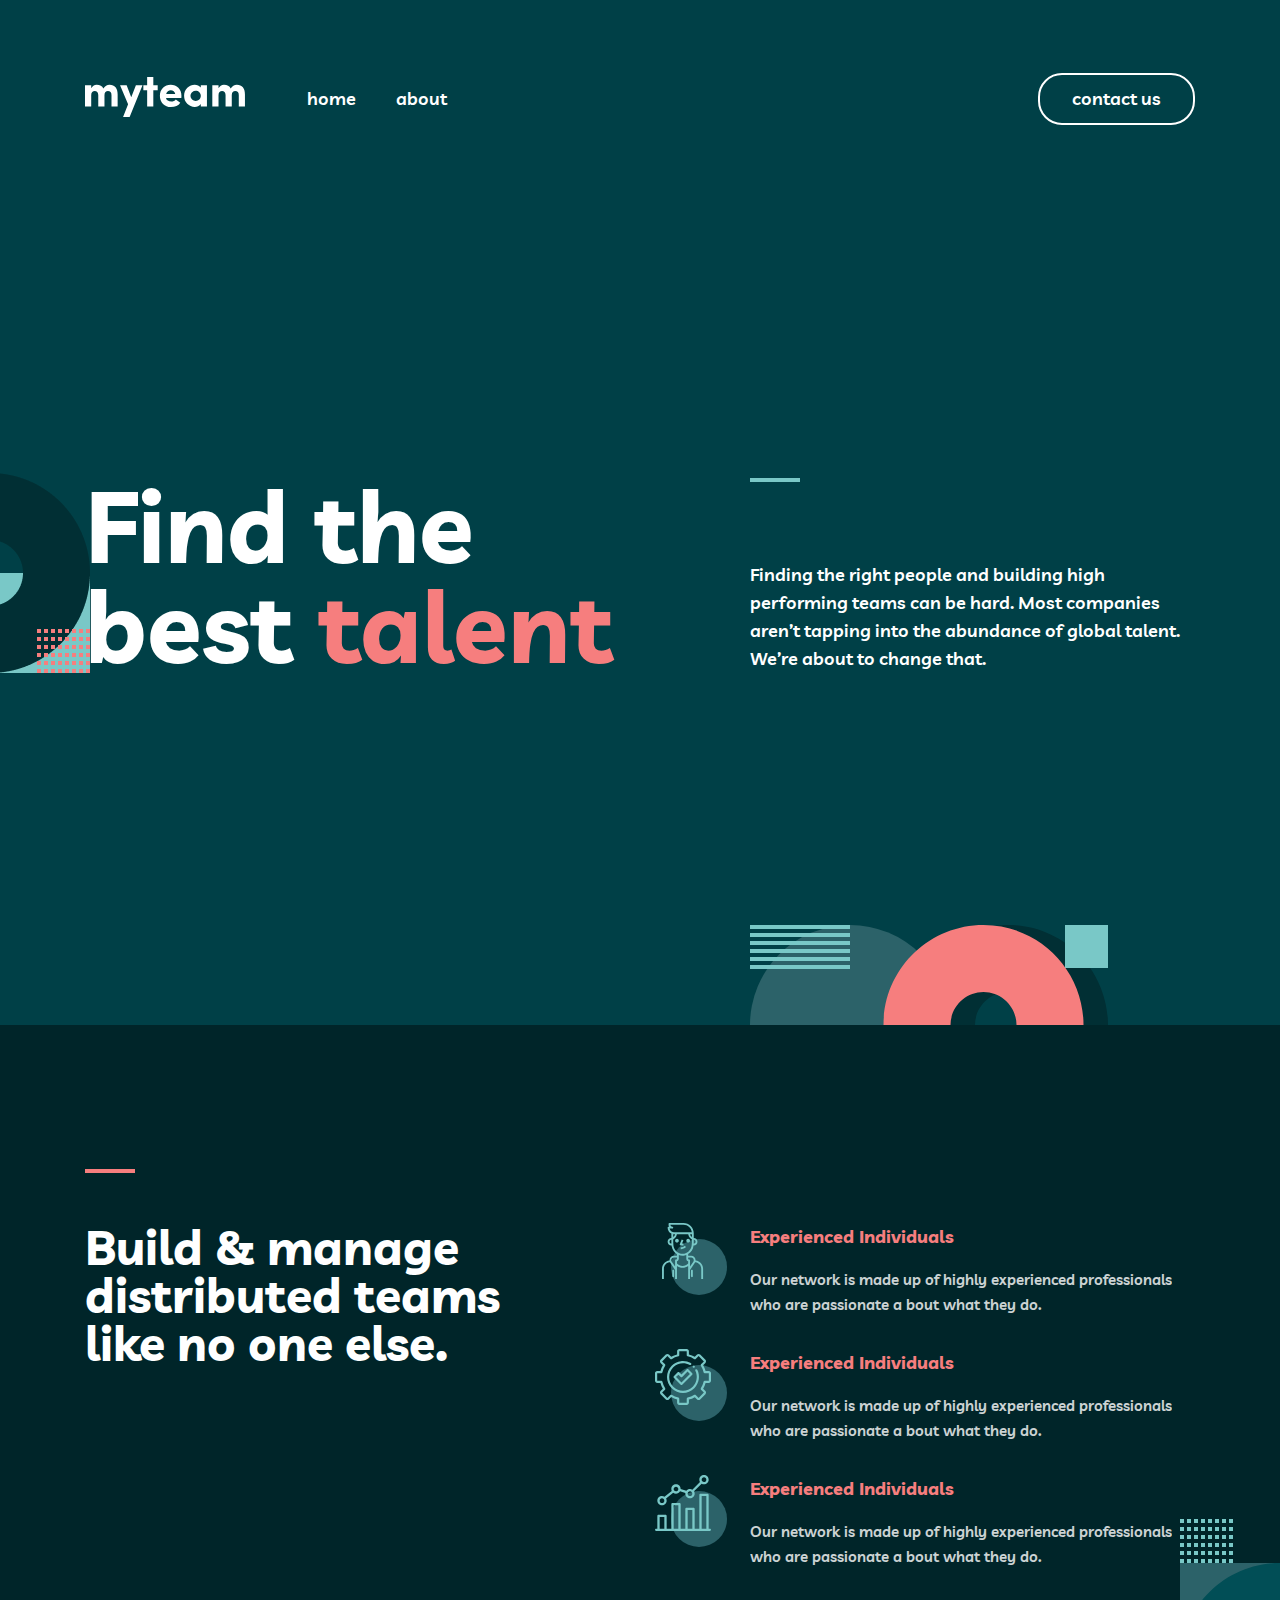
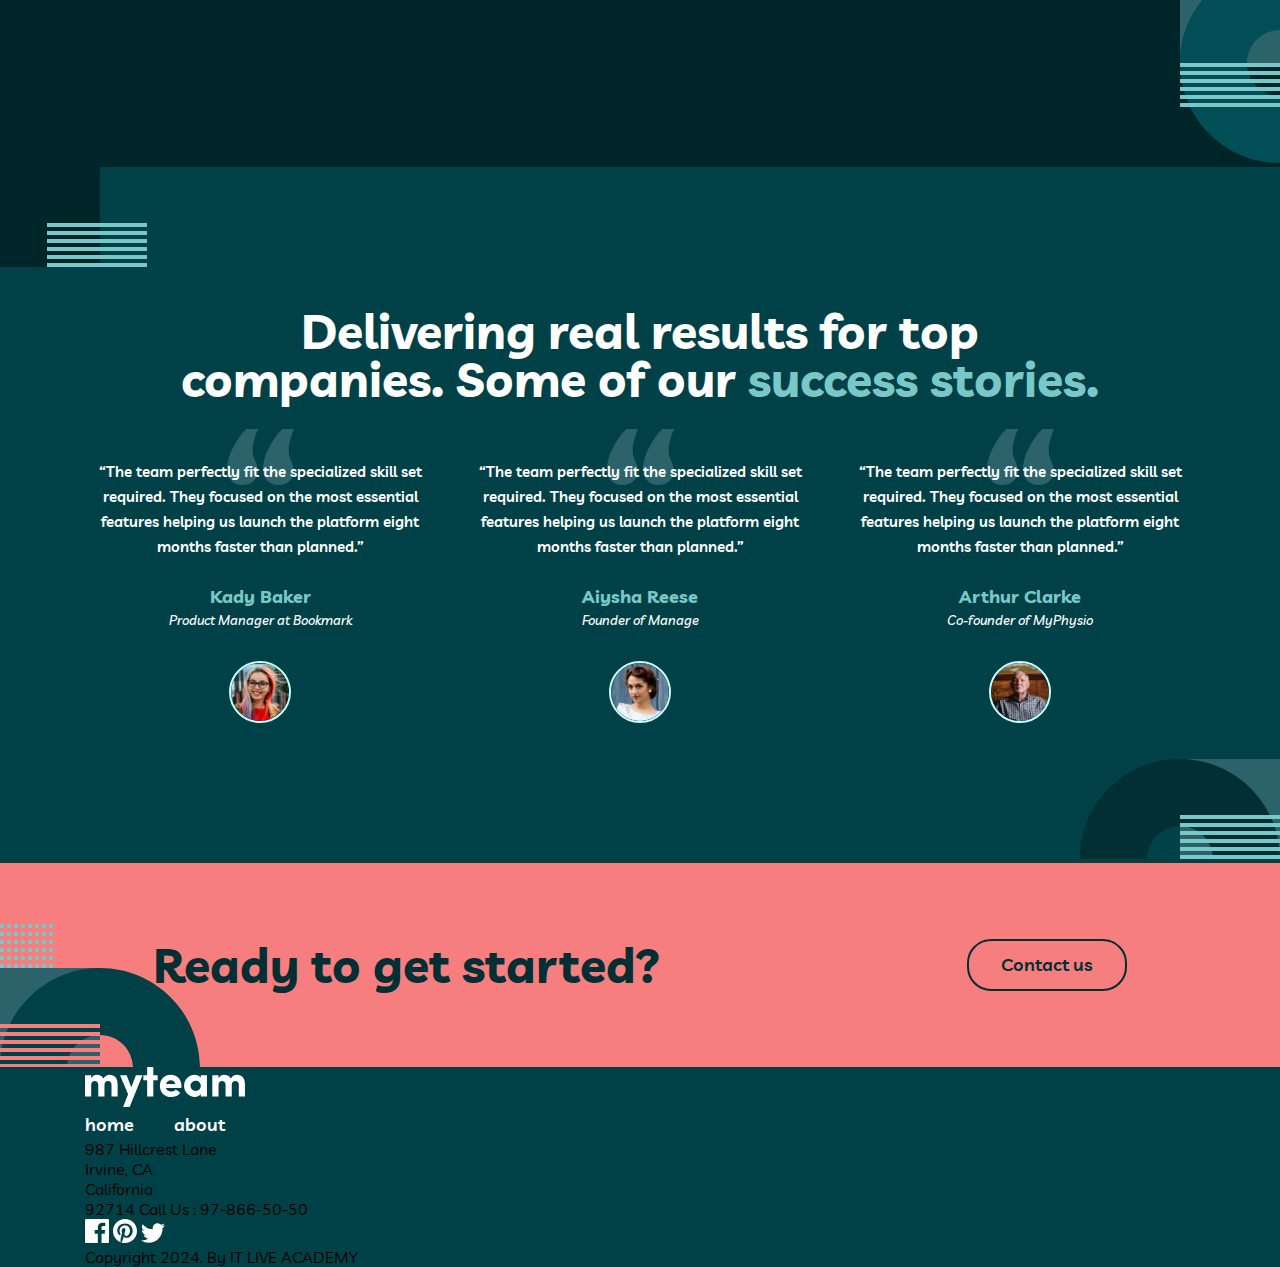
==== commit 7487759c: "add footer html structury" ====
--- a/index.html
+++ b/index.html
@@ -154,7 +154,46 @@
   <!-- SITE-MAIN -->
 
   <!-- SITE-FOOTER -->
-  <footer class="site-footer"></footer>
+  <footer class="site-footer">
+    <div class="container">
+      <div class="footer-info">
+        <div class="footer-menu">
+          <div class="footer-menu__list">
+            <a href="" class="footer-logo logo">
+              <img src="./img/logo.svg" alt="Site logo" class="footer-log__image">
+            </a>
+            <ul class="nav-list">
+              <li class="nav-item">
+                <a href="#!" class="nav-link">home</a>
+              </li>
+              <li class="nav-item">
+                <a href="#!" class="nav-link">about</a>
+              </li>
+            </ul>
+          </div>
+          <p class="footer-contact">
+            987  Hillcrest Lane <br>Irvine, CA <br> California <br> 92714 +Call Us : 97-866-50-50
+          </p>
+        </div>
+        <div class="footer-social social">
+          <ul class="social-list">
+            <a href="#!" class="social-link">
+              <img src="./img/icon-facebook.svg" alt="Facebook icon" class="social-image">
+            </a>
+            <a href="#!" class="social-link">
+              <img src="./img/icon-pinterest.svg" alt="Pinterest icon" class="social-image">
+            </a>
+            <a href="#!" class="social-link">
+              <img src="./img/icon-twitter.svg" alt="Twitter icon" class="social-image">
+            </a>
+          </ul>
+          <p class="footer-text">Copyright 2024. By IT LIVE ACADEMY</p>
+        </div>
+        
+      </div>
+    </div>
+  </footer>
   <!-- SITE-FOOTER -->
 
   
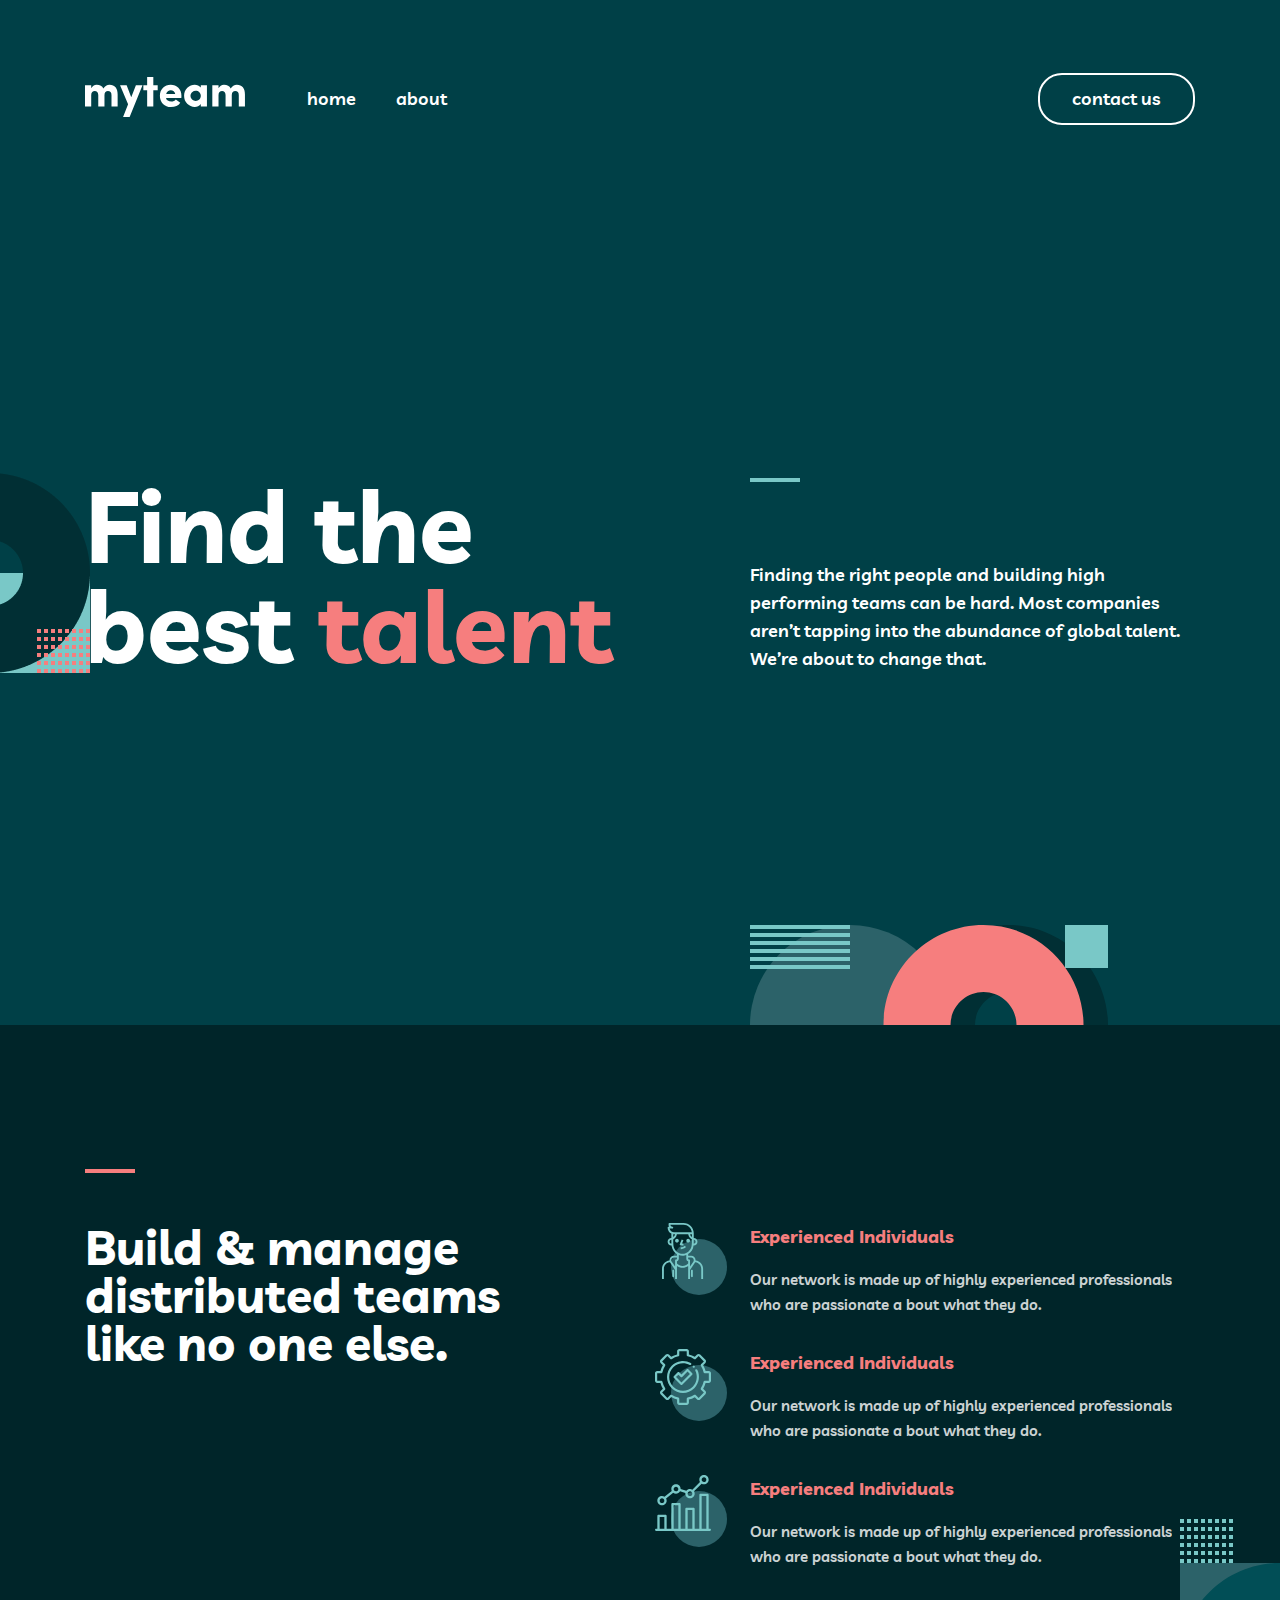
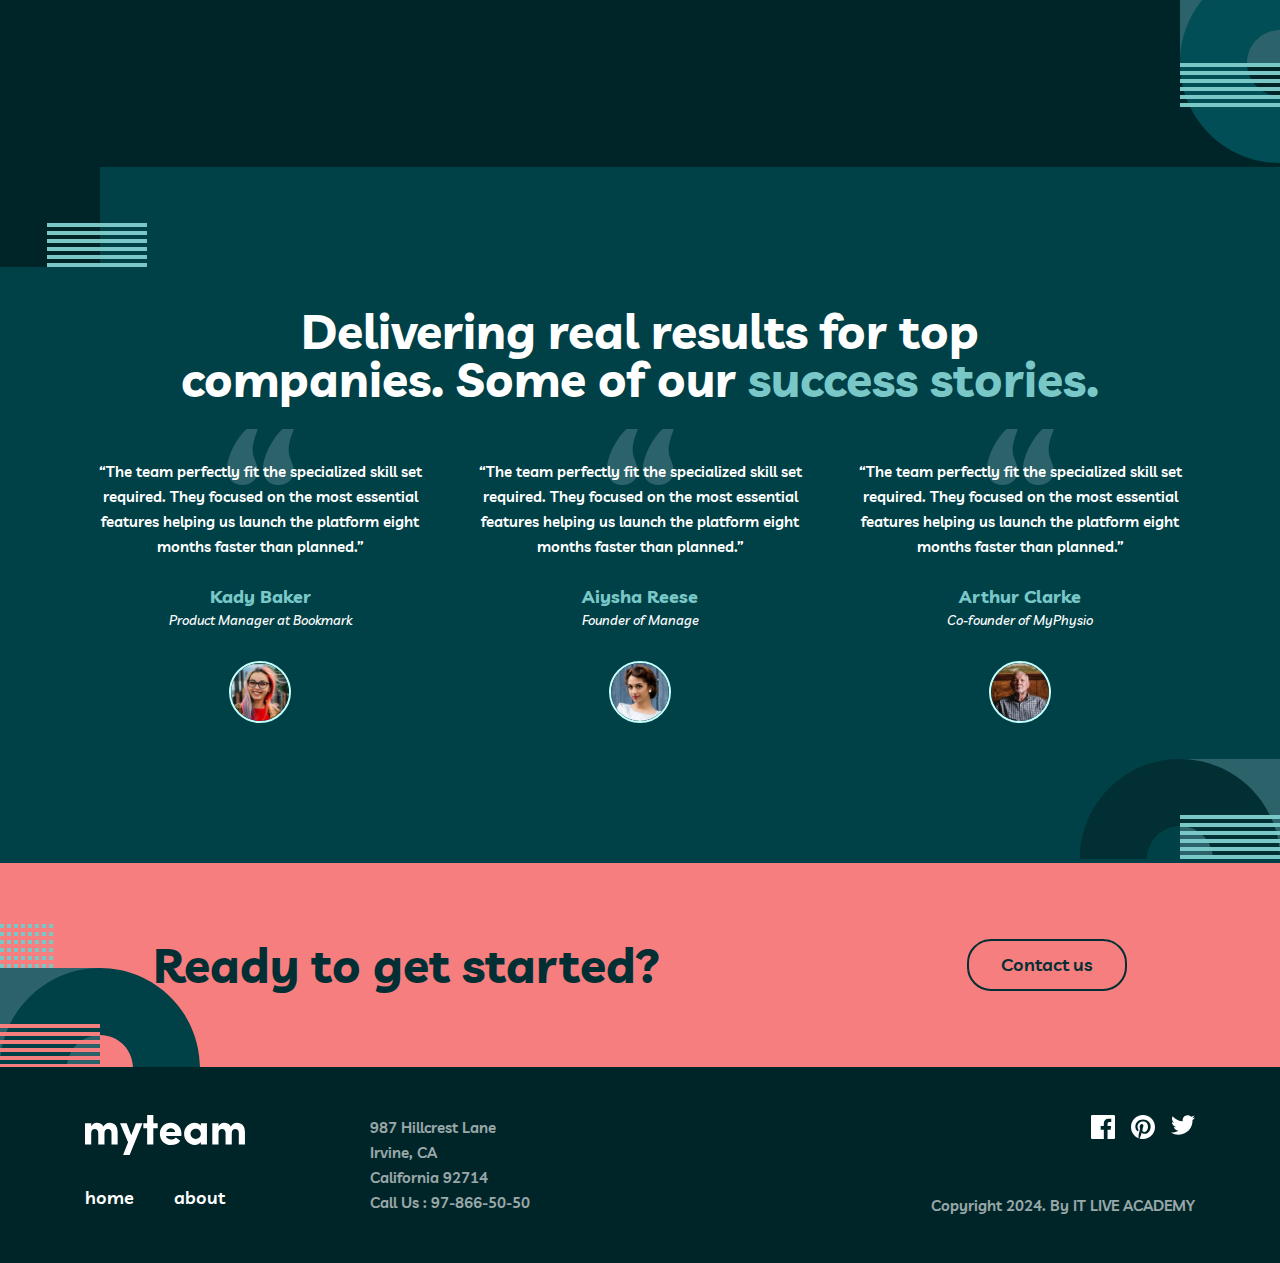
==== commit 200a11bf: "add site footer css styles" ====
--- a/index.html
+++ b/index.html
@@ -160,7 +160,7 @@
         <div class="footer-menu">
           <div class="footer-menu__list">
             <a href="" class="footer-logo logo">
-              <img src="./img/logo.svg" alt="Site logo" class="footer-log__image">
+              <img src="./img/logo.svg" alt="Site logo" class="footer-logo__image">
             </a>
             <ul class="nav-list">
               <li class="nav-item">
@@ -172,20 +172,25 @@
             </ul>
           </div>
           <p class="footer-contact">
-            987  Hillcrest Lane <br>Irvine, CA <br> California <br> 92714 -Call Us : 97-866-50-50
+            987  Hillcrest Lane <br>Irvine, CA <br> California  92714 <br>Call Us : <a href="tel:998978665050" class="footer-contact__phone">97-866-50-50</a>
           </p>
         </div>
         <div class="footer-social social">
           <ul class="social-list">
             <a href="#!" class="social-link">
-              <img src="./img/icon-facebook.svg" alt="Facebook icon" class="social-image">
+              <svg xmlns="http://www.w3.org/2000/svg" width="24" height="24" viewBox="0 0 24 24" fill="none">
+                <path d="M22.675 0H1.325C0.593 0 0 0.593 0 1.325V22.676C0 23.407 0.593 24 1.325 24H12.82V14.706H9.692V11.084H12.82V8.413C12.82 5.313 14.713 3.625 17.479 3.625C18.804 3.625 19.942 3.724 20.274 3.768V7.008L18.356 7.009C16.852 7.009 16.561 7.724 16.561 8.772V11.085H20.148L19.681 14.707H16.561V24H22.677C23.407 24 24 23.407 24 22.675V1.325C24 0.593 23.407 0 22.675 0Z" fill="currentColor"/>
+                </svg>
             </a>
             <a href="#!" class="social-link">
-              <img src="./img/icon-pinterest.svg" alt="Pinterest icon" class="social-image">
+              <svg xmlns="http://www.w3.org/2000/svg" width="24" height="24" viewBox="0 0 24 24" fill="none">
+                <path d="M12 0C5.373 0 0 5.372 0 12C0 17.084 3.163 21.426 7.627 23.174C7.522 22.225 7.427 20.769 7.669 19.733C7.887 18.796 9.076 13.768 9.076 13.768C9.076 13.768 8.717 13.049 8.717 11.986C8.717 10.318 9.684 9.072 10.888 9.072C11.911 9.072 12.406 9.841 12.406 10.762C12.406 11.791 11.751 13.33 11.412 14.757C11.129 15.951 12.011 16.926 13.189 16.926C15.322 16.926 16.961 14.677 16.961 11.431C16.961 8.558 14.897 6.549 11.949 6.549C8.535 6.549 6.531 9.11 6.531 11.756C6.531 12.787 6.928 13.894 7.424 14.494C7.522 14.613 7.536 14.718 7.507 14.839L7.174 16.199C7.121 16.419 7 16.466 6.772 16.36C5.273 15.662 4.336 13.471 4.336 11.711C4.336 7.926 7.086 4.449 12.265 4.449C16.428 4.449 19.663 7.416 19.663 11.38C19.663 15.516 17.056 18.844 13.436 18.844C12.22 18.844 11.077 18.213 10.686 17.466L9.938 20.319C9.667 21.362 8.936 22.669 8.446 23.465C9.57 23.812 10.763 24 12 24C18.627 24 24 18.627 24 12C24 5.372 18.627 0 12 0Z" fill="currentColor"/>
+                </svg>
             </a>
             <a href="#!" class="social-link">
-              <img src="./img/icon-twitter.svg" alt="Twitter icon" class="social-image">
+              <svg xmlns="http://www.w3.org/2000/svg" width="24" height="20" viewBox="0 0 24 20" fill="none">
+                <path d="M24 2.55699C23.117 2.94899 22.168 3.21299 21.172 3.33199C22.189 2.72299 22.97 1.75799 23.337 0.607986C22.386 1.17199 21.332 1.58199 20.21 1.80299C19.313 0.845986 18.032 0.247986 16.616 0.247986C13.437 0.247986 11.101 3.21399 11.819 6.29299C7.728 6.08799 4.1 4.12799 1.671 1.14899C0.381 3.36199 1.002 6.25699 3.194 7.72299C2.388 7.69699 1.628 7.47599 0.965 7.10699C0.911 9.38799 2.546 11.522 4.914 11.997C4.221 12.185 3.462 12.229 2.69 12.081C3.316 14.037 5.134 15.46 7.29 15.5C5.22 17.123 2.612 17.848 0 17.54C2.179 18.937 4.768 19.752 7.548 19.752C16.69 19.752 21.855 12.031 21.543 5.10599C22.505 4.41099 23.34 3.54399 24 2.55699Z" fill="currentColor"/>
+                </svg>
             </a>
           </ul>
           <p class="footer-text">Copyright 2024. By IT LIVE ACADEMY</p>
--- a/css/main.css
+++ b/css/main.css
@@ -426,4 +426,67 @@
 }
 
 
-/* CONTACT SECTION */+/* CONTACT SECTION */
+
+
+/* SITE FOOTER */
+.site-footer {
+    background-color: var(--Dark-Green);
+    padding-top: 48px;
+    padding-bottom: 48px;
+}
+.footer-info {
+    display: flex;
+    justify-content: space-between;
+}
+.footer-menu {
+    display: flex;
+    column-gap: 125px;
+}
+.footer-menu__list {
+    display: flex;
+    flex-direction: column;
+    row-gap: 25px;
+}
+
+.footer-logo__image {
+}
+
+
+.footer-contact {
+    color: var(--White);
+    font-size: 15px;
+    font-weight: 600;
+    line-height: 25px;
+    opacity: .6;
+}
+.footer-contact__phone {
+    color: var(--White);
+}
+
+.social {
+    text-align: end;
+    display: flex;
+    flex-direction: column;
+    justify-content: space-between;
+}
+.social-list {
+    display: flex;
+    column-gap: 16px;
+    justify-content: flex-end;
+}
+
+.footer-text {
+    font-size: 15px;
+    font-weight: 600;
+    color: var(--White);
+    opacity: 0.6;
+}
+.social-link {
+    color: var(--White);
+    transition: .4s;
+}
+.social-link:hover {
+    color: var(--Light-Coral);
+}
+/* SITE FOOTER */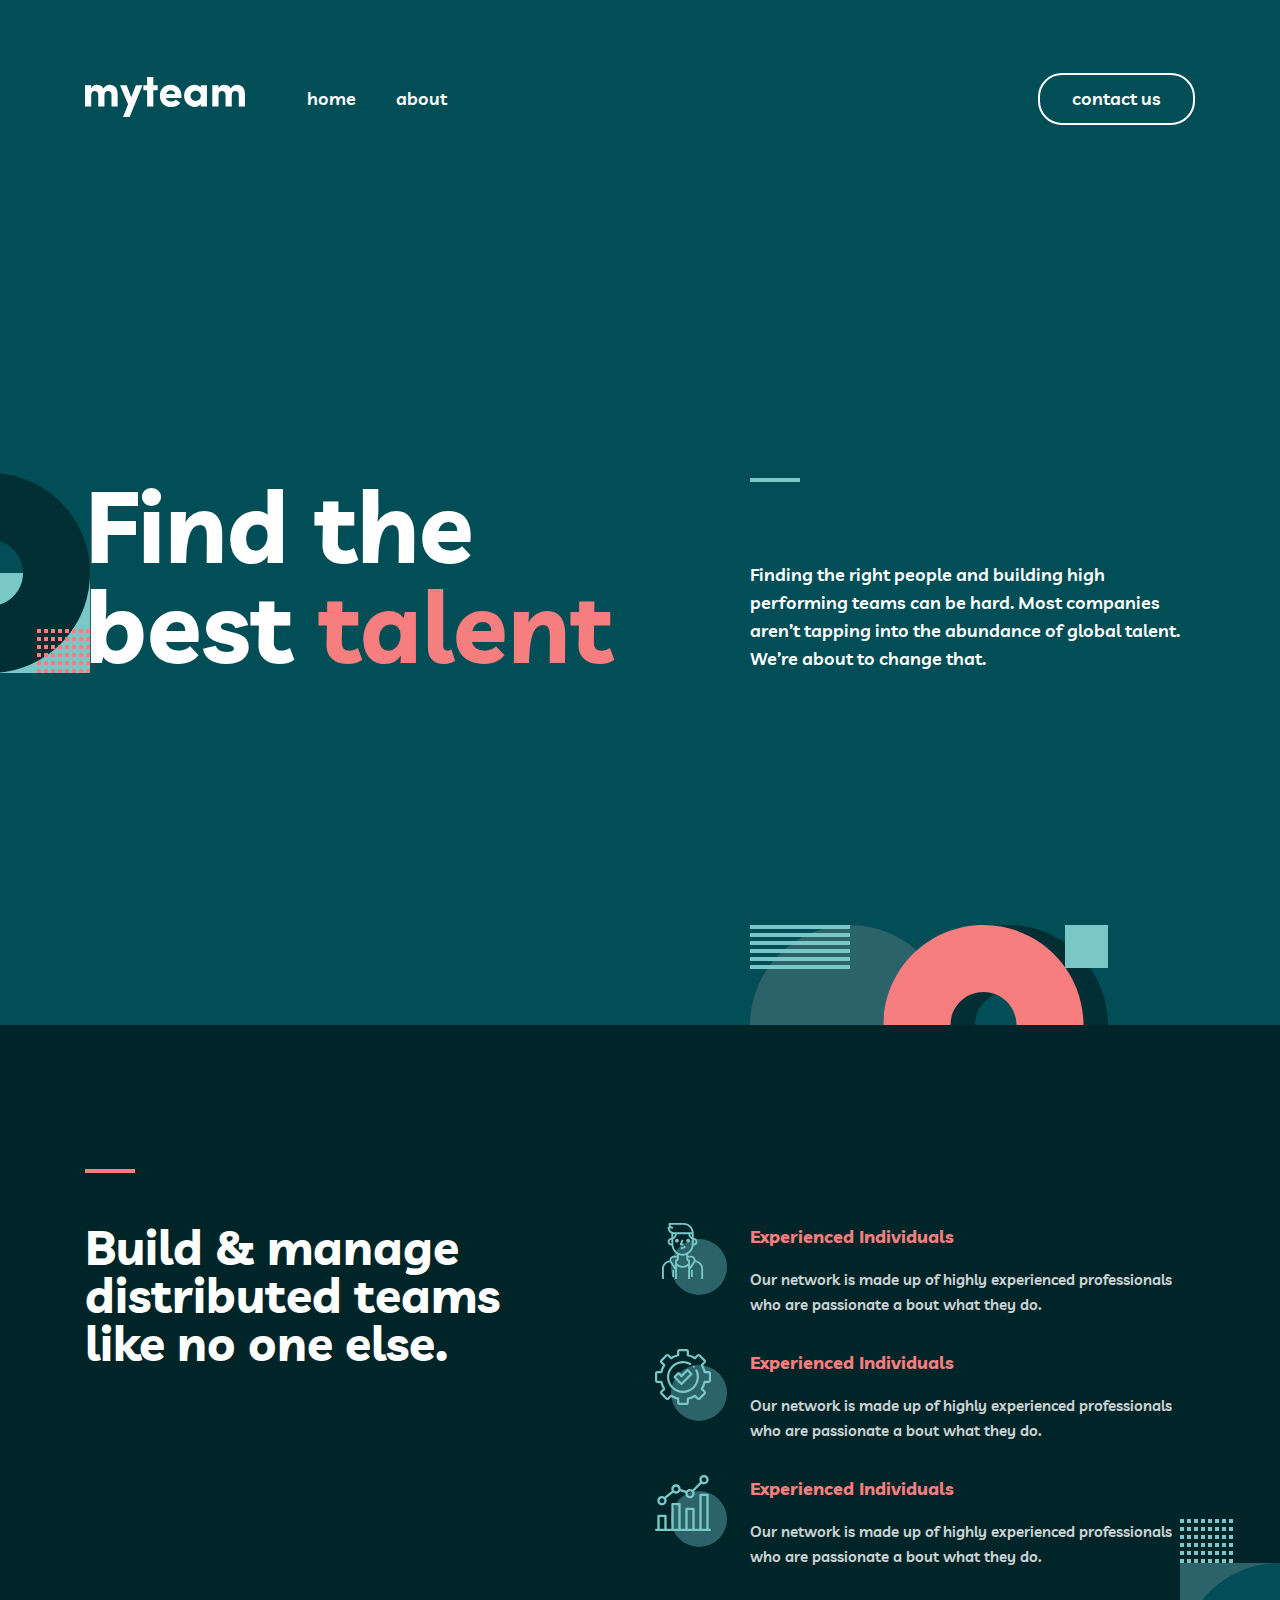
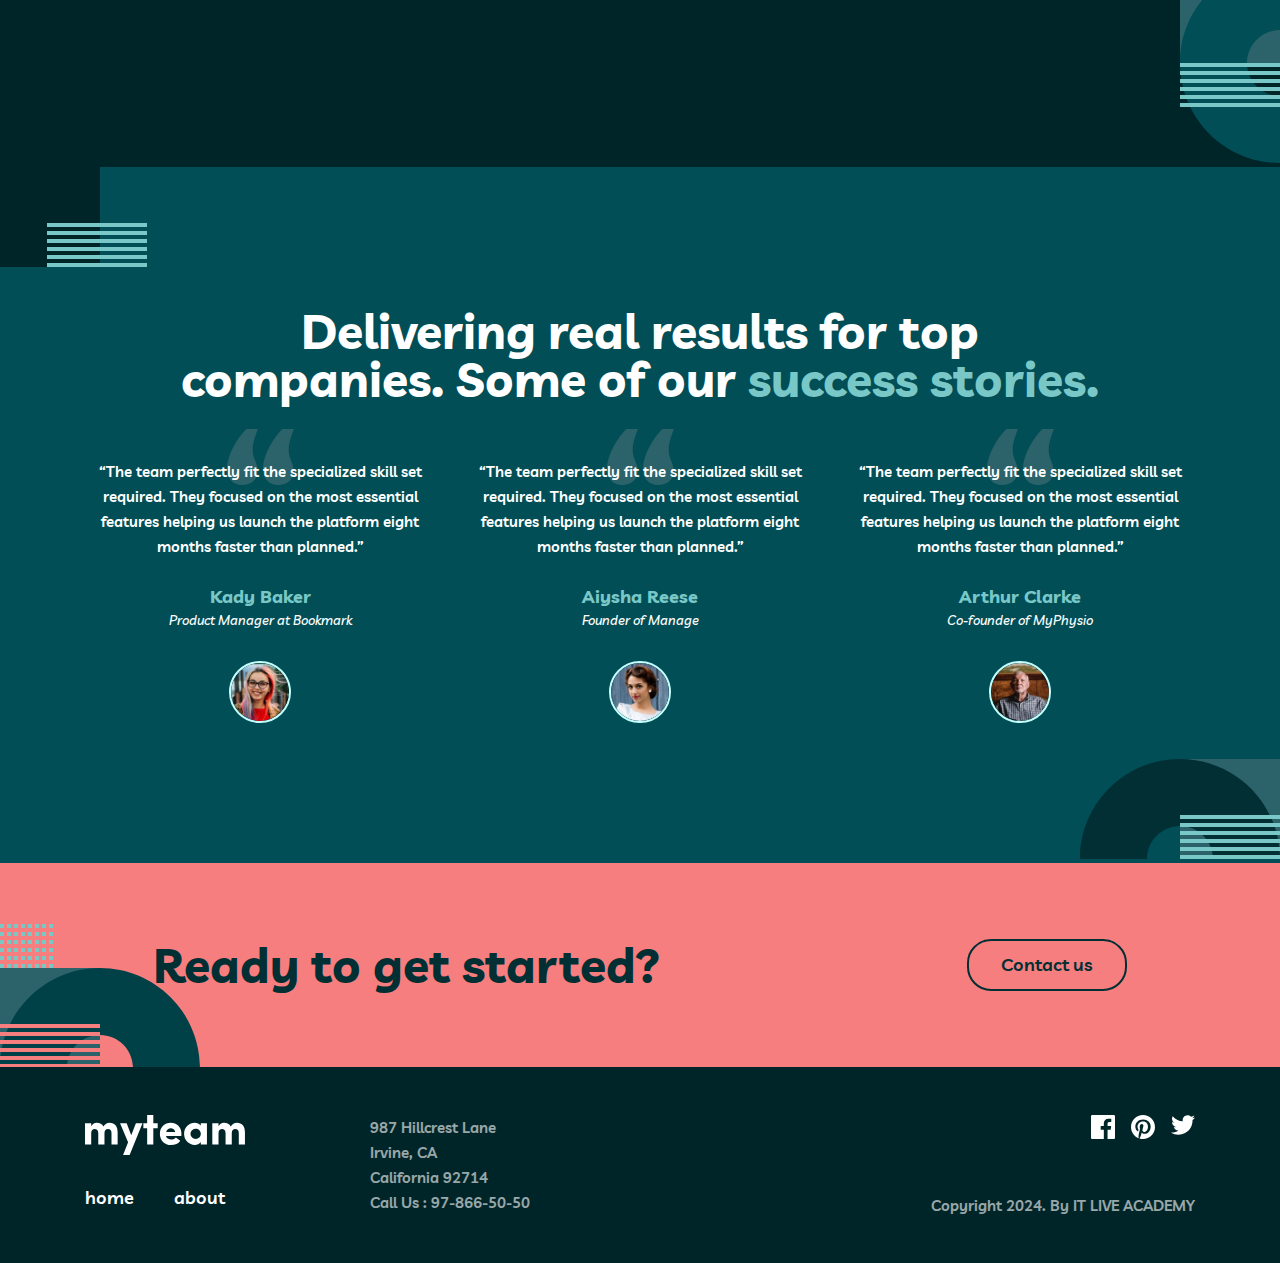
==== commit 44d050b9: "add site links" ====
--- a/index.html
+++ b/index.html
@@ -19,7 +19,7 @@
   <div class="site-header-hero">
     <header class="site-header header">
         <div class="container d-flex">
-          <a href="#!" class="site-header__logo logo">
+          <a href="./index.html" class="site-header__logo logo">
             <img src="./img/logo.svg" alt="Site logo" class="logo-image">
           </a>
 
@@ -29,13 +29,13 @@
           <nav class="header-nav nav">
             <ul class="nav-list">
               <li class="nav-item">
-                <a href="#!" class="nav-link">home</a>
-              </li>
-              <li class="nav-item">
-                <a href="#!" class="nav-link">about</a>
+                <a href="./index.html" class="nav-link">home</a>
+              </li>
+              <li class="nav-item">
+                <a href="./about.html" class="nav-link">about</a>
               </li>
             </ul>
-            <a href="#!" class="site-header__link contact-us primary-btn">contact us</a>
+            <a href="./contact.html" class="site-header__link contact-us primary-btn">contact us</a>
             
           </nav>
          
@@ -145,7 +145,7 @@
     <section class="contact">
         <div class="contact-content">
           <h3 class="contact-title">Ready to get started?</h3>
-          <a href="#!" class="contact-btn primary-btn">Contact us</a>
+          <a href="./contact.html" class="contact-btn primary-btn">Contact us</a>
         </div>
     </section>
     <!-- contact -->
@@ -159,15 +159,15 @@
       <div class="footer-info">
         <div class="footer-menu">
           <div class="footer-menu__list">
-            <a href="" class="footer-logo logo">
+            <a href="./index.html" class="footer-logo logo">
               <img src="./img/logo.svg" alt="Site logo" class="footer-logo__image">
             </a>
             <ul class="nav-list">
               <li class="nav-item">
-                <a href="#!" class="nav-link">home</a>
-              </li>
-              <li class="nav-item">
-                <a href="#!" class="nav-link">about</a>
+                <a href="./index.html" class="nav-link">home</a>
+              </li>
+              <li class="nav-item">
+                <a href="./about.html" class="nav-link">about</a>
               </li>
             </ul>
           </div>
--- a/css/main.css
+++ b/css/main.css
@@ -42,7 +42,7 @@
 /* BODY */
 
 body {
-    background-color: var(--Deep-Jungle-Green);
+    background-color: var(--Midnight-Green);
     font-family: var(--Levvic-font);
     /* height: 2000px; */
 }
@@ -429,6 +429,326 @@
 /* CONTACT SECTION */
 
 
+/* ABOUT PAGE */
+
+    /* ABOUT COMPANIES */
+    .about-companies {
+        padding-top: 120px;
+        padding-bottom: 120px;
+        position: relative;
+        overflow: hidden;
+    }
+    .about-companies::after {
+        content: url(../img/bg-pattern-about-1-mobile-nav-1.svg);
+        position: absolute;
+        right: -100px;
+        bottom: 0;
+    }
+    .about-content {
+        display: flex;
+        justify-content: space-between;
+    }
+    .about-title {
+        color: var(--White);
+        font-size: 64px;
+        font-weight: 700;
+        line-height: 70px;
+    }
+    .about-desc {
+        max-width: 730px;
+        width: 100%;
+        font-size: 18px;
+        font-weight: 600;
+        line-height: 28px;
+        color: var(--White);
+        display: flex;
+        flex-direction: column;
+        row-gap: 24px;
+    }
+
+    .about-desc::before {
+        content: "";
+        display: block;
+        width: 50px;
+        height: 4px;
+        background-color: var(--Light-Coral);
+    }
+    /* ABOUT COMPANIES */
+
+
+    /* ABOUT TEAM */
+
+    .team {
+        padding-top: 140px;
+        padding-bottom: 140px;
+        background-color: var(--Deep-Jungle-Green);
+        position: relative;
+        overflow: hidden;
+    }
+
+    .team::before {
+        content: url(../img/bg-pattern-about-2-contact-1.svg);
+        position: absolute;
+        top: 0;
+        left: -100px;
+    }
+    
+    .team::after {
+        content: url(../img/bg-pattern-home-4-about-3.svg);
+        position: absolute;
+        bottom: 0;
+        right: 0;
+    }
+
+    .team-title {
+        color: var(--White);
+        font-size: 48px;
+        font-weight: 700;
+        text-align: center;
+        margin-bottom: 64px;
+    }
+    .team-cards {
+        display: flex;
+        flex-wrap: wrap;
+        column-gap: 30px;
+        row-gap: 76px;
+    }
+    .team-card {
+        max-width: 350px;
+        width: 100%;
+        height: 253px;
+        background-color: var(--Sacramento-State-Green);
+        padding: 32px 24px 0;
+        display: flex;
+        flex-direction: column;
+        position: relative;
+        align-items: center;
+    
+
+    }
+    .team-ava {
+        width: 96px;
+        height: 96px;
+        border-radius: 50%;
+        border: 2px solid var(--Rapture-Blue);
+        overflow: hidden;
+        margin-bottom: 16px;
+    }
+    .team-ava__image {
+        width: 100%;
+        height: 100%;
+        object-fit: cover;
+
+
+    }
+    .team-person__name {
+        color: var(--Rapture-Blue);
+        font-size: 18px;
+        font-weight: 700;
+        line-height: 28px;
+    }
+    .team-person__job {
+        color: var(--White);
+        font-size: 15px;
+        font-weight: 500;
+        line-height: 25px;
+        font-style: italic
+    }
+    .team-about__more {
+        width: 56px;
+        height: 56px;
+        background-color: var(--Light-Coral);
+        border-radius: 50%;
+        border: unset;
+        font-size: 30px;
+        font-weight: 700;
+        position: absolute;
+        bottom: -28px;
+        transition: .4s;
+        z-index: 99;
+    }
+    .team-about__more:hover {
+        cursor: pointer;
+    }
+  
+    .team-card__content {
+        width: 100%;
+        height: 100%;
+        background-color: var(--Dark-Green);
+        position: absolute;
+        top: 0;
+        left: 0;
+        text-align: center;
+        padding-top: 35px;
+        padding-left: 24px;
+        padding-right: 24px;
+        /* opacity: 0; */
+        transform: scale(0);
+        transition: .5s;
+    }
+    .team-person__desc {
+        margin-top: 8px;
+        margin-bottom: 24px;
+        color: var(--White);
+        font-weight: 15px;
+        font-weight: 600;
+        line-height: 25px;
+    }
+   
+    .team-person__social {
+        display: flex;
+        column-gap: 16px;
+        justify-content: center;
+    }
+
+    .active {
+        background-color: var(--Light-Coral) !important;
+    }
+
+    .active-content {
+        transform: scale(1);
+    }
+  
+    /* ABOUT TEAM */
+
+    /* ABOUT CLIENT */
+    .clients {
+        padding-top: 140px;
+        padding-bottom: 150px;
+        background-color: var(--Dark-Green);
+        position: relative;
+
+    }
+    .clients::before {
+        content: url(../img/bg-pattern-about-4.svg);
+        position: absolute;
+        top: 0;
+        left: 0;
+    }
+ 
+    .our-client__title {
+        text-align: center;
+        color: var(--White);
+        font-size: 48px;
+        font-weight: 700;
+        line-height: 48px;
+        margin-bottom: 70px;
+    }
+    .client-items {
+        display: flex;
+        align-items: center;
+        justify-content: space-between;
+    }
+    .cleint-logo__link {
+        display: block;
+    }
+    .client-logo {
+        max-width: 165px;
+        width: 100%;
+        height: auto;
+    }
+    /* ABOUT CLIENT */
+
+/* ABOUT PAGE */
+
+/* CONTACT PAGE */
+.contact-page {
+    padding-top: 130px;
+    padding-bottom: 128px;
+    position: relative;
+    overflow: hidden;
+}
+.contact-page::before {
+    content: url(../img/bg-pattern-about-2-contact-1.svg);
+    position: absolute;
+    left: -100px;
+    top: 20%;
+
+}
+
+.contact-page::after {
+    content: url(../img/bg-pattern-contact-2.svg);
+    position: absolute;
+    right: -115px;
+    bottom: 0;
+}
+
+.contact-page__inner {
+    display: flex;
+    justify-content: space-between;
+    align-items: center;
+}
+.contact-page__desc {
+    max-width: 540px;
+    width: 100%;
+}
+.contact-page__headline {
+    color: var(--White);
+    font-size: 64px;
+    font-weight: 700;
+    
+}
+.contact-page__ask {
+    color: var(--Light-Coral);
+    font-size: 32px;
+    font-weight: 700;
+    line-height: 48px;
+    margin-top: 16px;
+    margin-bottom: 32px;
+}
+
+.contact-page__user--item {
+    display: flex;
+    column-gap: 23px;
+    align-items: center;
+    margin-bottom: 8px;
+}
+.contact-page__text {
+    color: var(--White);
+    font-size: 18px;
+    font-weight: 700;
+    line-height: 28px;
+}
+.contact-page__form {
+    max-width: 540px;
+    width: 100%;
+  
+}
+.form-group {
+    display: flex;
+    flex-direction: column;
+    row-gap: 24px;
+}
+.form-control {
+    background-color: transparent;
+    border: unset;
+
+    padding-left: 14px;
+    padding-bottom: 17px;
+    width: 100%;
+    border-bottom: 1px solid var(--White);
+}
+.form-control:focus {
+    outline: unset;
+}
+.form-control::placeholder {
+    text-transform: capitalize;
+    font-size: 15px;
+    font-weight: 600;
+    line-height: 25px;
+    letter-spacing: -0.115px;
+    opacity: .6;
+    color: var(--White);
+}
+
+.form-control:focus::placeholder {
+    opacity: 1;
+}
+
+
+/* CONTACT PAGE */
+
+
 /* SITE FOOTER */
 .site-footer {
     background-color: var(--Dark-Green);
--- a/css/media.css
+++ b/css/media.css
@@ -1,283 +1,491 @@
 @media only screen and (max-width: 768px) {
-    .site-header  {
-        padding-top: 64px;
-    }
-    .logo {
-        margin-right: 48px;
-    }
-
-    .container {
-        padding-left: 40px;
-        padding-right: 40px;
-    }
-    .site-hero__content {
-        display: flex;
-        flex-direction: column;
-        text-align: center;
-        row-gap: 24px;
-    }
-    .site-hero__content::before {
-        display: none;
-    }
-    .site-hero__title {
-        font-size: 64px;
-        line-height: 56px;
-        margin-top: 100px;
-    }
-    .site-hero__desc {
-        max-width: 457px;
-        width: 100%;
-        font-size: 15px;
-        font-weight: 600;
-        line-height: 28px;
-    }
-    .site-hero__desc::before {
-        display: none;
-    }
-    .site-hero__text {
-        display: flex;
-        flex-direction: column;
-        row-gap: 100px;
-    }
-    .site-hero__bottom--img {
-        position: unset;
-    }
-
-    /* OFFER SECTION */
-    .offer {
-        padding-top: 136px;
-        padding-bottom: 136px;
-    }
-
-    .offer::after {
-        top: 0;
-    }
-    .offer-content {
-        max-width: 573px;
-        width: 100%;
-        margin: auto;
-        flex-wrap: wrap;
-        row-gap: 64px;
-    }
-    .offer-title {
-        font-size: 32px;
-        line-height: 32px;
-    }
-    .offer-bulid__text  {
-        max-width: 478px;
-        width: 100%;
-    }
-    /* OFFER SECTION */
-
-    /* DELIVERY SECTION */
-    .delivery-content {
-        max-width: 573px;
-        width: 100%;
-        margin: auto;
-        display: flex;
-        flex-direction: column;
-        row-gap: 84px;
-    }
-    .delivery  {
-        padding-top: 100px;
-        padding-bottom: 100px;
-    }
-    .delivery-title  {
-        font-size: 38px;
-        line-height: 32px;
-    }
-    .delivery-cards {
-        flex-wrap: wrap;
-        width: 100%;
-        justify-content: center;
-        row-gap: 84px;
-    }
-    .delivery-card {
-        max-width: unset;
-        width: 100%;
-        text-align: center;
-    }
-    /* DELIVERY SECTION */
-
-    /* CONTACT SECTION */
-    .contact::before {
-        content: url(../img/bg-pattern-home-6-about-5.svg);
-        position: absolute;
-        bottom: -14%;
-    }
-    .contact-content {
-        justify-content: space-evenly;
-    }
-    .contact-title  {
-        font-size: 32px;
-        line-height: 32px;
-    }
-    /* CONTACT SECTION */
+  .site-header {
+    padding-top: 64px;
+  }
+  .logo {
+    margin-right: 48px;
+  }
+
+  .container {
+    padding-left: 40px;
+    padding-right: 40px;
+  }
+  .site-hero__content {
+    display: flex;
+    flex-direction: column;
+    text-align: center;
+    row-gap: 24px;
+  }
+  .site-hero__content::before {
+    display: none;
+  }
+  .site-hero__title {
+    font-size: 64px;
+    line-height: 56px;
+    margin-top: 100px;
+  }
+  .site-hero__desc {
+    max-width: 457px;
+    width: 100%;
+    font-size: 15px;
+    font-weight: 600;
+    line-height: 28px;
+  }
+  .site-hero__desc::before {
+    display: none;
+  }
+  .site-hero__text {
+    display: flex;
+    flex-direction: column;
+    row-gap: 100px;
+  }
+  .site-hero__bottom--img {
+    position: unset;
+  }
+
+  /* OFFER SECTION */
+  .offer {
+    padding-top: 136px;
+    padding-bottom: 136px;
+  }
+
+  .offer::after {
+    top: 0;
+  }
+  .offer-content {
+    max-width: 573px;
+    width: 100%;
+    margin: auto;
+    flex-wrap: wrap;
+    row-gap: 64px;
+  }
+  .offer-title {
+    font-size: 32px;
+    line-height: 32px;
+  }
+  .offer-bulid__text {
+    max-width: 478px;
+    width: 100%;
+  }
+  /* OFFER SECTION */
+
+  /* DELIVERY SECTION */
+  .delivery-content {
+    max-width: 573px;
+    width: 100%;
+    margin: auto;
+    display: flex;
+    flex-direction: column;
+    row-gap: 84px;
+  }
+  .delivery {
+    padding-top: 100px;
+    padding-bottom: 100px;
+  }
+  .delivery-title {
+    font-size: 38px;
+    line-height: 32px;
+  }
+  .delivery-cards {
+    flex-wrap: wrap;
+    width: 100%;
+    justify-content: center;
+    row-gap: 84px;
+  }
+  .delivery-card {
+    max-width: unset;
+    width: 100%;
+    text-align: center;
+  }
+  /* DELIVERY SECTION */
+
+  /* CONTACT SECTION */
+  .contact::before {
+    content: url(../img/bg-pattern-home-6-about-5.svg);
+    position: absolute;
+    bottom: -14%;
+  }
+  .contact-content {
+    justify-content: space-evenly;
+  }
+  .contact-title {
+    font-size: 32px;
+    line-height: 32px;
+  }
+  /* CONTACT SECTION */
+
+  /* ABOUT PAGE */
+  .team {
+    padding-top: 100px;
+    padding-bottom: 128px;
+  }
+  .team-title {
+    font-size: 32px;
+    line-height: 32px;
+  }
+  .team-cards {
+    justify-content: center;
+    column-gap: 11px;
+  }
+  .team-card {
+    max-width: 281px;
+    width: 48%;
+  }
+  /* ABOUT PAGE */
+
+  /* ABOUT CLIENTS */
+  .clients {
+    overflow: hidden;
+    padding-top: 100px;
+    padding-bottom: 100px;
+  }
+  .clients::before {
+    top: -100px;
+    left: 0;
+  }
+  .our-client__title {
+    font-size: 32px;
+    line-height: 32px;
+    margin-bottom: 48px;
+  }
+  .client-logo {
+    max-width: 103px;
+    width: 100%;
+  }
+
+
+  /* ABOUT CLIENTS */
+
+  /* SITE FOOTER */
+  .site-footer {
+    padding-top: 56px;
+    padding-bottom: 56px;
+  }
+  .footer-info {
+    flex-wrap: wrap;
+    display: unset;
+    row-gap: 34px;
+  }
+  .footer-menu {
+    justify-content: space-between;
+    margin-bottom: 34px;
+  }
+  .social {
+    flex-direction: row;
+    justify-content: space-between;
+  }
+  .footer-contact {
+    text-align: end;
+  }
+  /* SITE FOOTER */
+
+  /* ABOUT COMPANIES */
+  .about-companies {
+    padding-top: 110px;
+    padding-bottom: 110px;
+  }
+  .about-content {
+    flex-direction: column;
+    text-align: center;
+    align-items: center;
+    row-gap: 24px;
+  }
+  .about-title {
+    text-align: center;
+    line-height: 56px;
+  }
+
+  .about-desc {
+    max-width: 457px;
+    width: 100%;
+    font-size: 15px;
+  }
+
+  .about-desc::before {
+    display: none;
+  }
+
+  /* ABOUT COMPANIES */
 }
 
- @media only screen and (max-width: 576px) { 
-    .site-header {
-        overflow-x: scroll;
-    }
-    .container {
-        padding-left: 24px;
-        padding-right: 24px;
-    }
-
-    .site-menu__bar {
-        width: 20px ;
-        height: 17px;
-        z-index: 99 ;
-        display: flex;
-        flex-direction: column;
-        justify-content: center;
-    }
-    .site-menu__line {
-        display: block !important;
-        width: 100%;
-        height: 2px;
-        background-color: var(--White);
-        position: relative;
-        transition: .4s;
-    }
-    .site-menu__line::before {
-        content: "";
-        display: block;
-        width: 100%;
-        height: 100%;
-        background-color: var(--White);
-        position: absolute;
-        top: -6px;
-        transition: .4s;
-    }
-    .site-menu__line::after {
-        content: "";
-        display: block;
-        width: 100%;
-        height: 100%;
-        background-color: var(--White);
-        position: absolute;
-        top: 6px;
-        transition: .4s;
-    }
-
-    .site-menu__bar:hover .site-menu__line::before {
-        transform: rotate(45deg);
-        top: 0;
-       
-    }
-    .site-menu__bar:hover .site-menu__line::after {
-        transform: rotate(-45deg);
-        top: 0;
-       
-    }
-
-    .site-menu__bar:hover .site-menu__line {
-        background-color: transparent;
-    }
-
-    .site-menu__bar:hover ~ .nav {
-        opacity: 1;
-    }
-    .nav {
-        position: absolute;
-        top: 0;
-        right: 0;
-        width: 255px;
-        height: 100vh;
-        flex-direction: column;
-        justify-content: center;
-        background-color: #2C6269;
-        opacity: 0;
-        transition: .4s;
-        row-gap: 36px;
-    
-        
-    }
-    .nav-list {
-        display: flex;
-        flex-direction: column;
-       row-gap: 24px;
-       
-    }
-
-    /* OFFER SECTION */
-    .offer {
-        padding-top: 100px;
-        padding-bottom: 64px;
-    }
-
-    .offer-content {
-        max-width: 573px;
-        width: 100%;
-        margin: auto;
-        flex-wrap: wrap;
-        row-gap: 64px;
-    }
-    .offer-title {
-        max-width: 240px;
-        width: 100%;
-        font-size: 32px;
-        line-height: 32px;
-    }
-
-    .offer-bulid__item {
-        flex-wrap: wrap;
-        text-align: center;
-        justify-content: center;
-        row-gap: 16px;
-    }
-    .offer-bulid__desc {
-        row-gap: 8px;
-    }
-    .offer-bulid__text  {
-        max-width: 478px;
-        width: 100%;
-        line-height: 25px;
-    }
-    .offer-bulid {
-        row-gap: 48px;
-    }
-    /* OFFER SECTION */
-
-     /* DELIVERY SECTION */
-     .delivery-content {
-        margin: auto;
-        display: flex;
-        flex-direction: column;
-        row-gap: 84px;
-    }
-    .delivery  {
-        padding-top: 100px;
-        padding-bottom: 100px;
-    }
-    .delivery-title  {
-        font-size: 32px;
-        line-height: 32px;
-    }
-    .delivery-cards {
-        flex-wrap: wrap;
-        width: 100%;
-        justify-content: center;
-        row-gap: 84px;
-    }
-    .delivery-card {
-        max-width: unset;
-        width: 100%;
-        text-align: center;
-    }
-    /* DELIVERY SECTION */
-
-    /* CONTACT SECTION */
-    .contact-content {
-        max-width: 327px;
-        width: 100%;
-        flex-wrap: wrap;
-    
-        text-align: center;
-        margin: auto;
-        row-gap: 24px;
-    }
-    /* CONTACT SECTION */
+
+
+@media only screen and (max-width: 576px) {
+  .site-header {
+    overflow-x: scroll;
+  }
+  .container {
+    padding-left: 24px;
+    padding-right: 24px;
+  }
+
+  .site-menu__bar {
+    width: 20px;
+    height: 17px;
+    z-index: 99;
+    display: flex;
+    flex-direction: column;
+    justify-content: center;
+  }
+  .site-menu__line {
+    display: block !important;
+    width: 100%;
+    height: 2px;
+    background-color: var(--White);
+    position: relative;
+    transition: 0.4s;
+  }
+  .site-menu__line::before {
+    content: "";
+    display: block;
+    width: 100%;
+    height: 100%;
+    background-color: var(--White);
+    position: absolute;
+    top: -6px;
+    transition: 0.4s;
+  }
+  .site-menu__line::after {
+    content: "";
+    display: block;
+    width: 100%;
+    height: 100%;
+    background-color: var(--White);
+    position: absolute;
+    top: 6px;
+    transition: 0.4s;
+  }
+
+  .site-menu__bar:hover .site-menu__line::before {
+    transform: rotate(45deg);
+    top: 0;
+  }
+  .site-menu__bar:hover .site-menu__line::after {
+    transform: rotate(-45deg);
+    top: 0;
+  }
+
+  .site-menu__bar:hover .site-menu__line {
+    background-color: transparent;
+  }
+
+  .site-menu__bar:hover ~ .nav {
+    opacity: 1;
+  }
+  .nav {
+    position: absolute;
+    top: 0;
+    right: 0;
+    width: 255px;
+    height: 100vh;
+    flex-direction: column;
+    justify-content: center;
+    background-color: #2c6269;
+    opacity: 0;
+    transition: 0.4s;
+    row-gap: 36px;
+    z-index: 55;
+  }
+  .nav-list {
+    display: flex;
+    flex-direction: column;
+    row-gap: 24px;
+  }
+
+  /* OFFER SECTION */
+  .offer {
+    padding-top: 100px;
+    padding-bottom: 64px;
+  }
+
+  .offer-content {
+    max-width: 573px;
+    width: 100%;
+    margin: auto;
+    flex-wrap: wrap;
+    row-gap: 64px;
+  }
+  .offer-title {
+    max-width: 240px;
+    width: 100%;
+    font-size: 32px;
+    line-height: 32px;
+  }
+
+  .offer-bulid__item {
+    flex-wrap: wrap;
+    text-align: center;
+    justify-content: center;
+    row-gap: 16px;
+  }
+  .offer-bulid__desc {
+    row-gap: 8px;
+  }
+  .offer-bulid__text {
+    max-width: 478px;
+    width: 100%;
+    line-height: 25px;
+  }
+  .offer-bulid {
+    row-gap: 48px;
+  }
+  /* OFFER SECTION */
+
+  /* DELIVERY SECTION */
+  .delivery-content {
+    margin: auto;
+    display: flex;
+    flex-direction: column;
+    row-gap: 84px;
+  }
+  .delivery {
+    padding-top: 100px;
+    padding-bottom: 100px;
+  }
+  .delivery-title {
+    font-size: 32px;
+    line-height: 32px;
+  }
+  .delivery-cards {
+    flex-wrap: wrap;
+    width: 100%;
+    justify-content: center;
+    row-gap: 84px;
+  }
+  .delivery-card {
+    max-width: unset;
+    width: 100%;
+    text-align: center;
+  }
+  /* DELIVERY SECTION */
+
+  /* CONTACT SECTION */
+  .contact-content {
+    max-width: 327px;
+    width: 100%;
+    flex-wrap: wrap;
+
+    text-align: center;
+    margin: auto;
+    row-gap: 24px;
+  }
+  /* CONTACT SECTION */
+
+  /* ABOUT COMPANIES */
+
+  .about-companies {
+    padding-top: 80xpx;
+    padding-bottom: 108px;
+  }
+  .about-content {
+    row-gap: 16px;
+  }
+  .about-title {
+    text-align: center;
+    font-size: 40px;
+    line-height: 40px;
+  }
+
+  .about-desc {
+    max-width: 457px;
+    width: 100%;
+    font-size: 15px;
+  }
+
+  .about-companies::after {
+    bottom: -100px;
+  }
+
+  .team {
+    padding-top: 88px;
+    padding-bottom: 116px;
+  }
+  .team::before {
+    top: -100px;
+    left: -100px;
+  }
+  .team-title {
+    font-size: 32px;
+    line-height: 32px;
+    margin-bottom: 48px;
+  }
+  .team-cards {
+    justify-content: center;
+    row-gap: 52px;
+  }
+  .team-card {
+    max-width: unset;
+    width: 100%;
+  }
+
+  /* ABOUT COMPANIES */
+
+   /* ABOUT CLIENTS */
+   .clients {
+    overflow: hidden;
+    padding-top: 88px;
+    padding-bottom: 88px;
+  }
+  .clients::before {
+    top: -100px;
+    left: -100px;
+  }
+  .our-client__title {
+    font-size: 32px;
+    line-height: 32px;
+    margin-bottom: 64px;
+  }
+  .client-items {
+    flex-direction: column;
+    row-gap: 57px;
+  }
+  .client-logo {
+    max-width: 146px;
+    width: 100%;
+    height: auto;
+  }
+
+
+  /* ABOUT CLIENTS */
+
+  /* SITE FOOTER */
+
+  .site-footer {
+    padding-top: 66px;
+    padding-bottom: 66px;
+  }
+  .footer-info {
+    flex-wrap: wrap;
+    display: unset;
+    row-gap: 34px;
+  }
+  .footer-menu {
+    display: flex;
+    flex-wrap: wrap;
+    margin-bottom: 34px;
+    justify-content: center;
+  }
+  .site-footer .nav-list {
+    flex-direction: row;
+    justify-content: center;
+  }
+  .logo {
+    margin-right: unset;
+    text-align: center;
+  }
+  .footer-logo__image {
+    width: 96px;
+  }
+  .social {
+    flex-direction: row;
+    justify-content: center;
+    flex-wrap: wrap;
+    row-gap: 16px;
+  }
+  .footer-contact {
+    text-align: center;
+    margin-top: 24px;
+    margin-bottom: 6px;
+  }
+  /* SITE FOOTER */
 }
-
